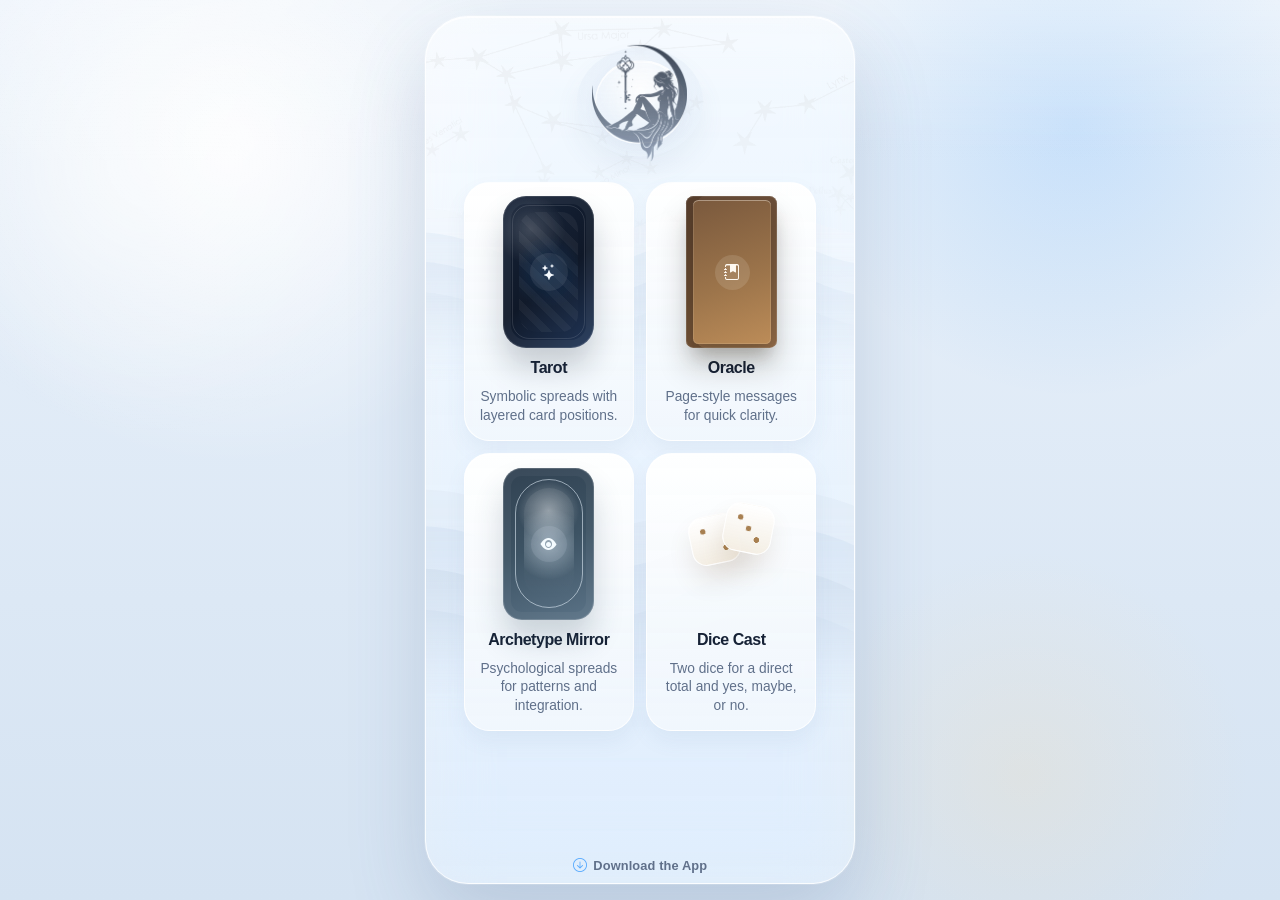
==== index.html @ 4f04a548 "feat: add optional ai interpretation step" ====
<!DOCTYPE html>
<html lang="en">
  <head>
    <meta charset="UTF-8" />
    <meta name="viewport" content="width=device-width, initial-scale=1.0, viewport-fit=cover" />
    <meta name="theme-color" content="#eef4fb" />
    <meta name="application-name" content="Divine Chamber" />
    <meta name="apple-mobile-web-app-capable" content="yes" />
    <meta name="apple-mobile-web-app-status-bar-style" content="default" />
    <meta name="apple-mobile-web-app-title" content="Divine Chamber" />
    <meta name="mobile-web-app-capable" content="yes" />
    <title>Divine Chamber | Tarot, Oracle, Archetype Mirror, and Dice</title>
    <meta
      name="description"
      content="Choose tarot, oracle, archetype mirror, or dice, then reveal a guided experience inside a simple app-style interface."
    />
    <link
      href="https://cdn.jsdelivr.net/npm/bootstrap@5.3.3/dist/css/bootstrap.min.css"
      rel="stylesheet"
    />
    <link
      href="https://cdn.jsdelivr.net/npm/bootstrap-icons@1.11.3/font/bootstrap-icons.min.css"
      rel="stylesheet"
    />
    <link rel="manifest" href="manifest.webmanifest" />
    <link rel="apple-touch-icon" href="img/apple-touch-icon.png" />
    <link rel="stylesheet" href="styles.css" />
  </head>
  <body>
    <div class="app-shell app-shell--browser">
      <div class="container app-shell__container app-shell__container--browser">
        <div class="app-frame app-frame--browser">
          <div class="app-ambient-waves" aria-hidden="true">
            <span class="app-ambient-waves__band app-ambient-waves__band--upper"></span>
            <span class="app-ambient-waves__band app-ambient-waves__band--lower"></span>
          </div>
          <main class="app-main app-main--browser">
            <div class="app-main__inner">
              <div class="app-topbar">
                <a class="brand-mark text-decoration-none" href="#">
                  <span class="brand-mark__icon" aria-hidden="true"><span class="brand-mark__logo"></span></span>
                  <span class="brand-mark__label">Divine Chamber</span>
                </a>
                <div class="mode-switch" role="group" aria-label="Reading mode">
                  <button
                    type="button"
                    class="mode-switch__option is-active"
                    data-app-mode="tarot"
                    aria-pressed="true"
                  >
                    <i class="bi bi-stars"></i>
                    <span>Tarot</span>
                  </button>
                  <button
                    type="button"
                    class="mode-switch__option"
                    data-app-mode="oracle"
                    aria-pressed="false"
                  >
                    <i class="bi bi-journal-bookmark"></i>
                    <span>Oracle</span>
                  </button>
                  <button
                    type="button"
                    class="mode-switch__option"
                    data-app-mode="archetype"
                    aria-pressed="false"
                  >
                    <i class="bi bi-eye"></i>
                    <span>Mirror</span>
                  </button>
                  <button
                    type="button"
                    class="mode-switch__option"
                    data-app-mode="dice"
                    aria-pressed="false"
                  >
                    <i class="bi bi-dice-5"></i>
                    <span>Dice</span>
                  </button>
                </div>
              </div>

              <section id="setupView" class="experience-screen">
                <div class="setup-stage">
                  <div class="setup-stage__card-zone">
                    <div id="modeChoiceGrid" class="mode-choice-grid" hidden>
                      <div class="mode-choice-logo" aria-hidden="true">
                        <span class="mode-choice-logo__halo"></span>
                        <span class="mode-choice-logo__mark"></span>
                      </div>

                      <button
                        type="button"
                        class="mode-choice"
                        data-select-mode="tarot"
                        aria-label="Choose Tarot mode"
                      >
                        <span class="mode-choice__artifact mode-choice__artifact--tarot" aria-hidden="true">
                          <span class="mode-choice__glyph"><i class="bi bi-stars"></i></span>
                        </span>
                        <span class="mode-choice__title">Tarot</span>
                        <span class="mode-choice__text">Symbolic spreads with layered card positions.</span>
                      </button>

                      <button
                        type="button"
                        class="mode-choice"
                        data-select-mode="oracle"
                        aria-label="Choose Oracle mode"
                      >
                        <span class="mode-choice__artifact mode-choice__artifact--oracle" aria-hidden="true">
                          <span class="mode-choice__glyph"><i class="bi bi-journal-bookmark-fill"></i></span>
                        </span>
                        <span class="mode-choice__title">Oracle</span>
                        <span class="mode-choice__text">Page-style messages for quick clarity.</span>
                      </button>

                      <button
                        type="button"
                        class="mode-choice"
                        data-select-mode="archetype"
                        aria-label="Choose Archetype Mirror mode"
                      >
                        <span class="mode-choice__artifact mode-choice__artifact--archetype" aria-hidden="true">
                          <span class="mode-choice__glyph"><i class="bi bi-eye-fill"></i></span>
                        </span>
                        <span class="mode-choice__title">Archetype Mirror</span>
                        <span class="mode-choice__text">Psychological spreads for patterns and integration.</span>
                      </button>

                      <button
                        type="button"
                        class="mode-choice"
                        data-select-mode="dice"
                        aria-label="Choose Dice Cast mode"
                      >
                        <span class="mode-choice__artifact mode-choice__artifact--dice" aria-hidden="true">
                          <span class="mode-choice__die mode-choice__die--one"></span>
                          <span class="mode-choice__die mode-choice__die--two"></span>
                        </span>
                        <span class="mode-choice__title">Dice Cast</span>
                        <span class="mode-choice__text">Two dice for a direct total and yes, maybe, or no.</span>
                      </button>
                    </div>

                    <div class="setup-stage__halo"></div>
                    <div id="mysteryCardButton" class="mystery-card" aria-hidden="true">
                      <span class="mystery-card__inner">
                        <span class="mystery-card__crest"><i class="bi bi-stars"></i></span>
                        <span class="mystery-card__name">The deck is hidden</span>
                        <span class="mystery-card__prompt">Tap to begin</span>
                      </span>
                    </div>
                    <button id="installAppButton" class="install-app-cta" type="button" hidden>
                      <i class="bi bi-arrow-down-circle" aria-hidden="true"></i>
                      <span>Download the App</span>
                    </button>
                  </div>

                  <div class="stage-panel">
                    <div id="setupStepLabel" class="stage-step">Step 1</div>
                    <h1 id="setupTitle" class="stage-title">Choose your lens.</h1>
                    <p id="setupBody" class="stage-body">
                      Tarot reads symbols. Oracle offers concise page-like guidance. Archetype Mirror
                      reflects inner patterns and integration.
                    </p>

                    <div id="spreadChoicePanel" class="stage-section" hidden>
                      <div id="choiceSectionLabel" class="stage-section__label">Choose the reading type</div>
                      <div id="spreadPicker" class="spread-list"></div>
                    </div>

                    <div id="focusPanel" class="stage-section" hidden>
                      <div class="focus-timer">
                        <div id="focusRing" class="focus-timer__ring">
                          <span id="focusTimerValue" class="focus-timer__value">10</span>
                        </div>
                        <div class="focus-timer__copy">
                          <div class="stage-section__label">Hold the question in your mind</div>
                          <h2 id="focusSpreadName" class="focus-timer__title"></h2>
                          <p id="focusCountdownText" class="focus-timer__body mb-0">
                            Ten seconds of quiet focus before the spread reveals itself.
                          </p>
                        </div>
                      </div>
                    </div>

                    <div id="actionPanel" class="stage-section" hidden>
                      <div class="reflection-intro">
                        <div class="reflection-intro__copy">
                          <div class="stage-section__label">Archetype Mirror</div>
                          <h2 id="actionSpreadName" class="focus-timer__title"></h2>
                          <p id="actionSpreadBody" class="focus-timer__body mb-0"></p>
                        </div>
                        <button
                          id="generateMirrorButton"
                          class="btn btn-ios btn-ios--secondary"
                          type="button"
                        >
                          Generate the mirror
                        </button>
                      </div>
                    </div>

                    <div id="questionPanel" class="stage-section" hidden>
                      <div class="question-gate">
                        <div class="question-gate__copy">
                          <div id="questionPanelLabel" class="stage-section__label">Optional question</div>
                          <h2 id="questionPanelTitle" class="focus-timer__title">Ask about this reading.</h2>
                          <p id="questionPanelBody" class="focus-timer__body mb-0">
                            Add a question for an AI interpretation, or skip and open the reading as it stands.
                          </p>
                        </div>

                        <label class="question-gate__field" for="aiQuestionInput">
                          <span class="question-gate__label">Your question</span>
                          <textarea
                            id="aiQuestionInput"
                            class="question-gate__input"
                            rows="4"
                            maxlength="360"
                            placeholder="What should I understand about this reading?"
                          ></textarea>
                        </label>

                        <p id="questionPanelStatus" class="question-gate__status mb-0" hidden></p>

                        <div class="question-gate__actions">
                          <button
                            id="askAiButton"
                            class="btn btn-ios btn-ios--secondary"
                            type="button"
                            disabled
                          >
                            Ask AI
                          </button>
                          <button id="skipQuestionButton" class="btn btn-ios btn-ios--ghost" type="button">
                            Skip
                          </button>
                        </div>
                      </div>
                    </div>

                    <p id="setupFootnote" class="stage-footnote mb-0">Choose one to begin.</p>
                  </div>
                </div>
              </section>

              <section id="readingView" class="experience-screen" hidden>
                <div class="reading-stage">
                  <div class="reading-stage__top">
                    <div>
                      <div class="view-kicker">Reading revealed</div>
                      <h1 id="readingTitle" class="view-title"></h1>
                    </div>
                    <div class="reading-stage__top-actions">
                      <button
                        id="redrawTopButton"
                        class="icon-button"
                        type="button"
                        aria-label="Open a new oracle reading"
                        hidden
                      >
                        <i class="bi bi-arrow-repeat"></i>
                      </button>
                      <button
                        id="resetButton"
                        class="icon-button"
                        type="button"
                        aria-label="Start a new ritual"
                      >
                        <i class="bi bi-x-lg"></i>
                      </button>
                    </div>
                  </div>

                  <div class="reading-stage__board">
                    <div id="readingBoard" class="reading-board"></div>
                  </div>

                  <div id="readingSheet" class="reading-sheet">
                    <button
                      id="sheetToggle"
                      class="reading-sheet__handle"
                      type="button"
                      aria-expanded="false"
                    >
                      <span class="reading-sheet__grabber"></span>
                      <span id="sheetToggleLabel">Read below</span>
                      <i class="bi bi-chevron-down"></i>
                    </button>

                    <div class="reading-sheet__inner">
                      <div class="reading-sheet__header">
                        <div>
                          <div id="readingSurfaceKicker" class="surface-kicker">Interpretation</div>
                          <h2 id="readingHeadline" class="surface-title"></h2>
                          <p id="readingSummary" class="reading-sheet__summary mb-0"></p>
                          <p id="readingGuideText" class="reading-sheet__guide mb-0"></p>
                        </div>
                        <span id="readingMeta" class="rail-chip"></span>
                      </div>

                      <div class="reading-sheet__actions">
                        <button id="redrawButton" class="btn btn-ios btn-ios--secondary" type="button">
                          Draw again
                        </button>
                        <button id="backButton" class="btn btn-ios btn-ios--ghost" type="button">
                          New ritual
                        </button>
                      </div>

                      <div id="cardsAccordion" class="accordion reading-accordion"></div>

                      <div id="readingTakeaways" class="takeaways-card"></div>

                      <div id="aiInterpretationPanel" class="ai-interpretation" hidden>
                        <div class="surface-kicker">AI Interpretation</div>
                        <h2 id="aiInterpretationTitle" class="takeaways-title">Question Response</h2>
                        <p id="aiInterpretationQuestion" class="ai-interpretation__question mb-0"></p>
                        <div id="aiInterpretationBody" class="ai-interpretation__body"></div>
                      </div>
                    </div>
                  </div>
                </div>
              </section>
            </div>
          </main>
        </div>
      </div>
    </div>

    <div
      class="modal fade install-modal"
      id="installModal"
      tabindex="-1"
      aria-labelledby="installModalTitle"
      aria-hidden="true"
    >
      <div class="modal-dialog modal-dialog-centered">
        <div class="modal-content install-modal__content">
          <div class="modal-body install-modal__body">
            <div class="install-modal__kicker">Download the App</div>
            <h2 id="installModalTitle" class="install-modal__title">Add Divine Chamber</h2>
            <p id="installModalBody" class="install-modal__text mb-0"></p>
            <ol id="installModalSteps" class="install-modal__steps mb-0"></ol>
            <div class="install-modal__actions">
              <button type="button" class="btn btn-ios btn-ios--secondary" data-bs-dismiss="modal">
                Close
              </button>
            </div>
          </div>
        </div>
      </div>
    </div>

    <script src="https://cdn.jsdelivr.net/npm/bootstrap@5.3.3/dist/js/bootstrap.bundle.min.js"></script>
    <script src="vendor/browser-sibyl.js" defer></script>
    <script src="tarot-art.js" defer></script>
    <script src="oracle-phrases.js" defer></script>
    <script src="archetype-mirror-data.js" defer></script>
    <script src="app.js" defer></script>
  </body>
</html>
---- styles.css ----
:root {
  --bg-top: #eaf2fb;
  --bg-bottom: #d5e3f2;
  --surface: rgba(255, 255, 255, 0.88);
  --surface-soft: rgba(246, 250, 255, 0.92);
  --surface-accent: rgba(230, 240, 255, 0.92);
  --surface-deep: rgba(18, 28, 45, 0.92);
  --text: #162236;
  --text-soft: #60708a;
  --text-muted: #8391a6;
  --accent: #0a84ff;
  --accent-strong: #0068d6;
  --accent-soft: rgba(10, 132, 255, 0.1);
  --line: rgba(22, 34, 54, 0.08);
  --line-strong: rgba(22, 34, 54, 0.14);
  --shadow-lg: 0 34px 80px rgba(70, 95, 133, 0.2);
  --shadow-md: 0 18px 34px rgba(83, 109, 145, 0.12);
  --shadow-sm: 0 10px 20px rgba(86, 112, 149, 0.08);
  --ui-font:
    -apple-system, BlinkMacSystemFont, "SF Pro Display", "SF Pro Text", "Segoe UI", sans-serif;
}

*,
*::before,
*::after {
  box-sizing: border-box;
}

html {
  color-scheme: light;
}

body {
  margin: 0;
  font-family: var(--ui-font);
  color: var(--text);
  background:
    radial-gradient(circle at 18% 16%, rgba(255, 255, 255, 0.9), transparent 20rem),
    radial-gradient(circle at 84% 14%, rgba(10, 132, 255, 0.14), transparent 17rem),
    radial-gradient(circle at 80% 86%, rgba(255, 213, 145, 0.16), transparent 14rem),
    linear-gradient(180deg, var(--bg-top) 0%, var(--bg-bottom) 100%);
}

body::before {
  content: "";
  position: fixed;
  inset: 0;
  pointer-events: none;
  background:
    linear-gradient(180deg, rgba(255, 255, 255, 0.2), transparent 18%),
    radial-gradient(circle at 12% 18%, rgba(255, 255, 255, 0.3), transparent 20%);
}

body::after {
  content: none;
}

.app-shell {
  min-height: 100vh;
  min-height: 100dvh;
  padding: 1rem 0;
}

.app-shell__container {
  display: flex;
  justify-content: center;
  align-items: center;
  min-height: calc(100vh - 2rem);
  min-height: calc(100dvh - 2rem);
  padding-left: 1rem;
  padding-right: 1rem;
}

.app-frame {
  position: relative;
  isolation: isolate;
  width: min(100%, 430px);
  height: min(880px, calc(100vh - 2rem));
  border-radius: 2.7rem;
  overflow: hidden;
  border: 1px solid rgba(255, 255, 255, 0.76);
  background:
    linear-gradient(180deg, rgba(255, 255, 255, 0.44), rgba(240, 246, 253, 0.34)),
    rgba(255, 255, 255, 0.16);
  box-shadow:
    inset 0 1px 0 rgba(255, 255, 255, 0.72),
    0 0 0 1px rgba(255, 255, 255, 0.16),
    var(--shadow-lg);
  backdrop-filter: blur(30px) saturate(165%);
}

.app-frame::after {
  content: "";
  position: absolute;
  left: -14%;
  top: 0;
  width: 128%;
  height: 31%;
  z-index: 0;
  pointer-events: none;
  opacity: 0.24;
  background-image:
    linear-gradient(180deg, rgba(255, 255, 255, 0.22), rgba(255, 255, 255, 0)),
    url("img/starmap.png");
  background-repeat: no-repeat, repeat-x;
  background-position: center top, 0 0;
  background-size: 100% 100%, auto 207%;
  mix-blend-mode: screen;
  mask-image: linear-gradient(180deg, rgba(0, 0, 0, 0.84) 0%, rgba(0, 0, 0, 0.72) 34%, rgba(0, 0, 0, 0.24) 76%, transparent 100%);
  -webkit-mask-image: linear-gradient(180deg, rgba(0, 0, 0, 0.84) 0%, rgba(0, 0, 0, 0.72) 34%, rgba(0, 0, 0, 0.24) 76%, transparent 100%);
  animation: ambient-starmap-left 220s linear infinite;
}

.app-ambient-waves {
  position: absolute;
  inset: 0;
  z-index: 1;
  pointer-events: none;
  overflow: hidden;
}

.app-ambient-waves__band {
  position: absolute;
  left: -22%;
  width: 144%;
  pointer-events: none;
  background-repeat: repeat-x;
  background-position: 0 0;
  mix-blend-mode: normal;
}

.app-ambient-waves__band--upper {
  top: 18%;
  height: 13rem;
  opacity: 0.88;
  background-image:
    linear-gradient(
      180deg,
      rgba(236, 244, 252, 0) 0%,
      rgba(236, 244, 252, 0) 44%,
      rgba(233, 241, 250, 0.14) 60%,
      rgba(227, 237, 248, 0.42) 76%,
      rgba(220, 232, 245, 0.82) 92%,
      rgba(215, 228, 242, 0.98) 100%
    ),
    url("data:image/svg+xml,%3Csvg xmlns='http://www.w3.org/2000/svg' viewBox='0 0 880 260'%3E%3Cpath d='M0 54C73 28 147 28 220 54S367 80 440 54S587 28 660 54S807 80 880 54V260H0Z' fill='%23f1f7fd' fill-opacity='0.92'/%3E%3Cpath d='M0 92C73 60 147 60 220 92S367 124 440 92S587 60 660 92S807 124 880 92V260H0Z' fill='%23e1ecf8' fill-opacity='0.84'/%3E%3Cpath d='M0 134C73 100 147 100 220 134S367 168 440 134S587 100 660 134S807 168 880 134V260H0Z' fill='%23cfdeef' fill-opacity='0.74'/%3E%3Cpath d='M0 176C73 142 147 142 220 176S367 210 440 176S587 142 660 176S807 210 880 176V260H0Z' fill='%23bed1e5' fill-opacity='0.62'/%3E%3C/svg%3E");
  background-repeat: no-repeat, repeat-x;
  background-position: center top, 0 0;
  background-size: 100% 100%, 40rem 100%;
  mask-image: linear-gradient(180deg, rgba(0, 0, 0, 0.84) 0%, rgba(0, 0, 0, 0.78) 28%, rgba(0, 0, 0, 0.58) 52%, rgba(0, 0, 0, 0.28) 78%, transparent 100%);
  -webkit-mask-image: linear-gradient(180deg, rgba(0, 0, 0, 0.84) 0%, rgba(0, 0, 0, 0.78) 28%, rgba(0, 0, 0, 0.58) 52%, rgba(0, 0, 0, 0.28) 78%, transparent 100%);
  animation: ambient-wave-right 120s linear infinite;
}

.app-ambient-waves__band--lower {
  top: 49%;
  height: 17rem;
  opacity: 0.82;
  background-image:
    linear-gradient(
      180deg,
      rgba(228, 238, 249, 0) 0%,
      rgba(228, 238, 249, 0) 42%,
      rgba(224, 235, 247, 0.16) 58%,
      rgba(218, 230, 244, 0.44) 74%,
      rgba(212, 225, 241, 0.84) 90%,
      rgba(208, 223, 240, 0.99) 100%
    ),
    url("data:image/svg+xml,%3Csvg xmlns='http://www.w3.org/2000/svg' viewBox='0 0 920 320'%3E%3Cpath d='M0 70C77 38 153 38 230 70S383 102 460 70S613 38 690 70S843 102 920 70V320H0Z' fill='%23e0ebf6' fill-opacity='0.86'/%3E%3Cpath d='M0 122C77 84 153 84 230 122S383 160 460 122S613 84 690 122S843 160 920 122V320H0Z' fill='%23d0dff0' fill-opacity='0.8'/%3E%3Cpath d='M0 182C77 138 153 138 230 182S383 226 460 182S613 138 690 182S843 226 920 182V320H0Z' fill='%23becfe3' fill-opacity='0.76'/%3E%3Cpath d='M0 236C77 192 153 192 230 236S383 280 460 236S613 192 690 236S843 280 920 236V320H0Z' fill='%23a9bfd7' fill-opacity='0.68'/%3E%3C/svg%3E");
  background-repeat: no-repeat, repeat-x;
  background-position: center top, 0 0;
  background-size: 100% 100%, 44rem 100%;
  mask-image: linear-gradient(180deg, rgba(0, 0, 0, 0.88) 0%, rgba(0, 0, 0, 0.8) 30%, rgba(0, 0, 0, 0.6) 54%, rgba(0, 0, 0, 0.28) 80%, transparent 100%);
  -webkit-mask-image: linear-gradient(180deg, rgba(0, 0, 0, 0.88) 0%, rgba(0, 0, 0, 0.8) 30%, rgba(0, 0, 0, 0.6) 54%, rgba(0, 0, 0, 0.28) 80%, transparent 100%);
  animation: ambient-wave-left 136s linear infinite;
}

.app-frame::before {
  content: "";
  position: absolute;
  left: 50%;
  top: 0.7rem;
  width: 8rem;
  height: 1.8rem;
  transform: translateX(-50%);
  border-radius: 999px;
  background: rgba(17, 23, 33, 0.94);
  box-shadow:
    inset 0 1px 0 rgba(255, 255, 255, 0.08),
    0 3px 8px rgba(17, 23, 33, 0.14);
  z-index: 4;
  pointer-events: none;
}

.app-frame--browser::before {
  display: none;
}

.device-statusbar {
  position: absolute;
  inset: 0 auto auto 0;
  width: 100%;
  display: flex;
  justify-content: space-between;
  align-items: center;
  padding: 0.95rem 1.4rem 0.35rem;
  z-index: 5;
  font-size: 0.78rem;
  font-weight: 700;
  color: var(--text);
  pointer-events: none;
}

.device-statusbar,
.app-main {
  position: relative;
  z-index: 2;
}

.device-statusbar__icons {
  display: inline-flex;
  align-items: center;
  gap: 0.45rem;
  font-size: 0.82rem;
}

.app-main {
  height: 100%;
  overflow: hidden;
  padding: calc(3.25rem + env(safe-area-inset-top, 0px)) 1rem
    calc(1rem + env(safe-area-inset-bottom, 0px));
}

.app-main.is-reading {
  padding-bottom: 0;
}

.app-main.is-reading.is-reading-scrollable {
  overflow-y: auto;
  overscroll-behavior: contain;
  padding-bottom: calc(1rem + env(safe-area-inset-bottom, 0px));
}

.app-main--browser {
  padding-top: calc(1rem + env(safe-area-inset-top, 0px));
}

.app-main__inner {
  height: 100%;
  display: grid;
  grid-template-rows: auto minmax(0, 1fr);
  gap: 0.9rem;
}

.app-topbar {
  display: flex;
  justify-content: space-between;
  align-items: center;
  gap: 0.75rem;
}

.app-shell--browser .app-topbar {
  padding-top: 0.1rem;
}

.app-main.is-mode-select .app-topbar {
  display: none;
}

.app-main:not(.is-mode-select) .brand-mark__label {
  display: none;
}

.app-main:not(.is-mode-select) .brand-mark {
  gap: 0;
}

.mode-switch {
  display: inline-grid;
  grid-template-columns: repeat(4, minmax(0, 1fr));
  gap: 0.25rem;
  padding: 0.28rem;
  min-width: 18rem;
  border-radius: 999px;
  background: rgba(255, 255, 255, 0.7);
  border: 1px solid rgba(255, 255, 255, 0.78);
  box-shadow:
    inset 0 1px 0 rgba(255, 255, 255, 0.92),
    var(--shadow-sm);
}

.mode-switch__option {
  appearance: none;
  border: 0;
  border-radius: 999px;
  padding: 0.58rem 0.74rem;
  cursor: pointer;
  display: inline-flex;
  align-items: center;
  justify-content: center;
  gap: 0.42rem;
  background: transparent;
  color: var(--text-soft);
  font: inherit;
  font-size: 0.82rem;
  font-weight: 700;
  transition:
    background 180ms ease,
    color 180ms ease,
    box-shadow 180ms ease,
    transform 180ms ease;
}

.mode-switch__option:hover,
.mode-switch__option:focus {
  color: var(--text);
  transform: translateY(-1px);
}

.mode-switch__option.is-active {
  background: rgba(255, 255, 255, 0.98);
  color: var(--accent-strong);
  box-shadow:
    inset 0 1px 0 rgba(255, 255, 255, 0.98),
    0 8px 16px rgba(72, 102, 148, 0.1);
}

.app-shell[data-mode="oracle"] .mode-switch__option.is-active {
  color: #9f6534;
}

.app-shell[data-mode="archetype"] .mode-switch__option.is-active {
  color: #5b7185;
}

.app-shell[data-mode="dice"] .mode-switch__option.is-active {
  color: #8e6339;
}

.brand-mark {
  display: inline-flex;
  align-items: center;
  gap: 0.48rem;
  color: var(--text);
  font-size: 1rem;
  font-weight: 700;
  letter-spacing: -0.03em;
}

.brand-mark__icon {
  display: inline-flex;
  align-items: center;
  justify-content: center;
  width: 2.41rem;
  height: 2.92rem;
  flex: 0 0 auto;
}

.brand-mark__logo {
  width: 100%;
  height: 100%;
  background:
    linear-gradient(180deg, rgba(28, 42, 64, 0.9), rgba(104, 125, 158, 0.72));
  -webkit-mask-image: url("img/key.png");
  mask-image: url("img/key.png");
  -webkit-mask-repeat: no-repeat;
  mask-repeat: no-repeat;
  -webkit-mask-position: center;
  mask-position: center;
  -webkit-mask-size: contain;
  mask-size: contain;
  filter: drop-shadow(0 3px 6px rgba(83, 109, 145, 0.1));
  opacity: 0.96;
}

.experience-screen {
  min-height: 0;
}

.setup-stage,
.reading-stage {
  height: 100%;
}

.setup-stage {
  display: grid;
  grid-template-rows: minmax(13rem, 1fr) auto;
  gap: 1rem;
  min-height: 0;
}

.setup-stage--mode .setup-stage__halo {
  display: none;
}

.setup-stage--mode .stage-panel {
  display: none;
}

.setup-stage--mode .setup-stage__card-zone {
  position: static;
  padding-bottom: 0;
}

.setup-stage__card-zone {
  position: relative;
  display: flex;
  align-items: center;
  justify-content: center;
  min-height: 0;
}

.mode-choice-grid {
  position: relative;
  z-index: 1;
  width: min(100%, 22rem);
  display: grid;
  grid-template-columns: repeat(2, minmax(0, 1fr));
  gap: 0.8rem;
  align-content: start;
}

.mode-choice-logo {
  grid-column: 1 / -1;
  position: relative;
  width: min(100%, 9.05rem);
  margin-inline: auto;
  margin-bottom: 1.04rem;
  height: 7.45rem;
  display: grid;
  place-items: center;
  transform: translateY(0.66rem);
}

.mode-choice-logo__halo,
.mode-choice-logo__mark {
  position: absolute;
  inset: 0;
}

.mode-choice-logo__halo::before,
.mode-choice-logo__halo::after {
  content: "";
  position: absolute;
}

.mode-choice-logo__halo::before {
  inset: 0.26rem 0.56rem 0.4rem;
  border-radius: 50%;
  background:
    radial-gradient(circle at 50% 40%, rgba(255, 255, 255, 0.98), rgba(232, 240, 250, 0.82) 42%, rgba(198, 214, 233, 0.18) 68%, transparent 100%);
  box-shadow: 0 14px 24px rgba(86, 112, 149, 0.08);
}

.mode-choice-logo__halo::after {
  inset: 1.06rem 1.72rem 1.2rem;
  border-radius: 999px;
  border: 1px solid rgba(255, 255, 255, 0.72);
  background:
    linear-gradient(180deg, rgba(255, 255, 255, 0.42), rgba(226, 236, 248, 0.18));
  box-shadow:
    inset 0 1px 0 rgba(255, 255, 255, 0.84),
    0 6px 14px rgba(88, 110, 146, 0.06);
}

.mode-choice-logo__mark {
  inset: 0.08rem 0;
  background:
    linear-gradient(180deg, rgba(20, 31, 48, 0.86), rgba(84, 103, 132, 0.56));
  -webkit-mask-image: url("img/logo.png");
  mask-image: url("img/logo.png");
  -webkit-mask-repeat: no-repeat;
  mask-repeat: no-repeat;
  -webkit-mask-position: center;
  mask-position: center;
  -webkit-mask-size: contain;
  mask-size: contain;
  filter: drop-shadow(0 10px 16px rgba(67, 88, 122, 0.08));
  opacity: 0.96;
}

.install-app-cta {
  position: absolute;
  left: 50%;
  bottom: 5px;
  z-index: 2;
  transform: translateX(-50%);
  appearance: none;
  display: inline-flex;
  align-items: center;
  gap: 0.4rem;
  border: 0;
  border-radius: 0;
  padding: 0.12rem 0.1rem;
  background: transparent;
  box-shadow: none;
  backdrop-filter: none;
  color: var(--text-soft);
  font: inherit;
  font-size: 0.8rem;
  font-weight: 680;
  letter-spacing: 0.01em;
  white-space: nowrap;
  transition:
    color 180ms ease,
    transform 180ms ease,
    opacity 180ms ease;
}

.app-main.is-mode-select .install-app-cta {
  bottom: 5px;
}

.install-app-cta i {
  font-size: 0.88rem;
  color: rgba(10, 132, 255, 0.64);
}

.install-app-cta:hover,
.install-app-cta:focus {
  color: var(--accent-strong);
  transform: translateX(-50%) translateY(-1px);
  opacity: 1;
}

.install-modal .modal-dialog {
  width: min(calc(100vw - 2.25rem), 22rem);
  max-width: none;
  margin-left: auto;
  margin-right: auto;
  padding: 0;
}

.install-modal__content {
  border: 1px solid rgba(255, 255, 255, 0.78);
  border-radius: 1.55rem;
  background:
    linear-gradient(180deg, rgba(255, 255, 255, 0.96), rgba(241, 247, 253, 0.94));
  box-shadow:
    inset 0 1px 0 rgba(255, 255, 255, 0.98),
    var(--shadow-lg);
}

.install-modal__body {
  display: grid;
  gap: 0.82rem;
  padding: 1.15rem 1.1rem 1.08rem;
}

.install-modal__kicker {
  font-size: 0.72rem;
  font-weight: 700;
  letter-spacing: 0.08em;
  text-transform: uppercase;
  color: var(--text-muted);
}

.install-modal__title {
  margin: 0;
  font-size: 1.34rem;
  font-weight: 760;
  letter-spacing: -0.03em;
  color: var(--text);
}

.install-modal__text {
  font-size: 0.95rem;
  line-height: 1.5;
  color: var(--text-soft);
}

.install-modal__steps {
  display: grid;
  gap: 0.48rem;
  padding-left: 1.2rem;
  color: var(--text);
  font-size: 0.93rem;
  line-height: 1.42;
}

.install-modal__steps[hidden] {
  display: none;
}

.install-modal__actions {
  display: flex;
  justify-content: center;
}

.install-modal__actions .btn-ios {
  min-width: 7.4rem;
}

.mode-choice {
  appearance: none;
  min-height: 11.15rem;
  padding: 0.84rem 0.66rem 0.9rem;
  border-radius: 1.6rem;
  border: 1px solid rgba(255, 255, 255, 0.78);
  background:
    linear-gradient(180deg, rgba(255, 255, 255, 0.94), rgba(241, 247, 253, 0.9));
  box-shadow:
    inset 0 1px 0 rgba(255, 255, 255, 0.96),
    var(--shadow-sm);
  color: var(--text);
  display: grid;
  align-content: start;
  justify-items: center;
  gap: 0.7rem;
  text-align: center;
  cursor: pointer;
  transition:
    transform 180ms ease,
    border-color 180ms ease,
    box-shadow 180ms ease,
    background 180ms ease;
}

.mode-choice:hover,
.mode-choice:focus {
  transform: translateY(-2px);
  border-color: rgba(10, 132, 255, 0.18);
  background:
    linear-gradient(180deg, rgba(255, 255, 255, 0.98), rgba(236, 244, 253, 0.94));
  box-shadow:
    inset 0 1px 0 rgba(255, 255, 255, 0.98),
    0 14px 24px rgba(86, 112, 149, 0.12);
}

.mode-choice--wide {
  grid-column: 1 / -1;
  min-height: 9.4rem;
  grid-template-columns: auto minmax(0, 1fr);
  grid-template-areas:
    "artifact title"
    "artifact text";
  align-items: center;
  justify-items: start;
  text-align: left;
  column-gap: 0.95rem;
}

.mode-choice__artifact {
  position: relative;
  width: 5.7rem;
  aspect-ratio: 190 / 317;
  display: block;
}

.mode-choice--wide .mode-choice__artifact {
  grid-area: artifact;
}

.mode-choice--wide .mode-choice__title {
  grid-area: title;
}

.mode-choice--wide .mode-choice__text {
  grid-area: text;
}

.mode-choice__artifact--tarot {
  border-radius: 1.45rem;
  transform-style: preserve-3d;
  background:
    radial-gradient(circle at 30% 22%, rgba(255, 255, 255, 0.18), transparent 26%),
    linear-gradient(140deg, #162338 0%, #0f1828 55%, #223759 100%);
  box-shadow:
    inset 0 0 0 1px rgba(255, 255, 255, 0.12),
    inset 0 0 0 8px rgba(255, 255, 255, 0.05),
    0 20px 30px rgba(16, 24, 38, 0.2);
  animation: intro-tarot-spin 4.6s cubic-bezier(0.42, 0.05, 0.23, 0.99) infinite;
}

.mode-choice__artifact--tarot::before,
.mode-choice__artifact--tarot::after {
  content: "";
  position: absolute;
  border-radius: 1.08rem;
}

.mode-choice__artifact--tarot::before {
  inset: 0.58rem;
  border: 1px solid rgba(255, 255, 255, 0.12);
}

.mode-choice__artifact--tarot::after {
  inset: 1rem;
  background:
    radial-gradient(circle at center, rgba(10, 132, 255, 0.14), transparent 55%),
    repeating-linear-gradient(
      45deg,
      rgba(255, 255, 255, 0.05) 0 8px,
      rgba(255, 255, 255, 0.01) 8px 16px
    );
}

.mode-choice__artifact--oracle {
  overflow: visible;
  border-radius: 0.46rem;
  background: linear-gradient(160deg, #5b402d 0%, #735235 56%, #8d6540 100%);
  box-shadow:
    inset 0 0 0 1px rgba(255, 255, 255, 0.12),
    inset 0.72rem 0 0 rgba(59, 40, 23, 0.32),
    inset 0 0 0 8px rgba(255, 255, 255, 0.04),
    0 20px 30px rgba(35, 26, 14, 0.2);
  animation: oracle-book-breath 2.1s ease-in-out infinite;
}

.mode-choice__artifact--oracle::before {
  content: "";
  position: absolute;
  inset: 0.56rem 0.62rem 0.56rem 1.18rem;
  border-radius: 0.28rem;
  background:
    linear-gradient(
      90deg,
      rgba(219, 198, 168, 0.66) 0%,
      rgba(255, 249, 241, 0.98) 16%,
      rgba(243, 231, 210, 0.96) 100%
    );
  box-shadow:
    inset -0.55rem 0 0 rgba(214, 193, 164, 0.55),
    0 10px 16px rgba(73, 55, 31, 0.1);
}

.mode-choice__artifact--oracle::after {
  content: "";
  position: absolute;
  inset: 0.8rem 0.74rem 0.8rem 1.42rem;
  z-index: 1;
  border-radius: 0.18rem;
  background:
    linear-gradient(90deg, rgba(228, 214, 191, 0.9), rgba(255, 252, 246, 0.56)),
    repeating-linear-gradient(
      90deg,
      rgba(171, 137, 95, 0.1) 0 2px,
      rgba(255, 255, 255, 0) 2px 7px
    );
  opacity: 0.8;
  transform-origin: left center;
  animation: oracle-pages-fan 1.7s ease-in-out infinite;
}

.mode-choice__glyph {
  position: absolute;
  inset: 0;
  z-index: 2;
  display: grid;
  place-items: center;
}

.mode-choice__artifact--tarot .mode-choice__glyph {
  color: #f7fbff;
}

.mode-choice__artifact--tarot .mode-choice__glyph i {
  display: inline-flex;
  align-items: center;
  justify-content: center;
  width: 2.35rem;
  height: 2.35rem;
  border-radius: 999px;
  background: rgba(255, 255, 255, 0.08);
}

.mode-choice__artifact--oracle .mode-choice__glyph {
  inset: 0.26rem 0.34rem 0.26rem 0.48rem;
  border-radius: 0.34rem;
  color: #fffaf2;
  background: linear-gradient(160deg, #7a593d 0%, #9d754b 58%, #bc8c58 100%);
  box-shadow:
    inset 0 1px 0 rgba(255, 249, 241, 0.3),
    inset 0 0 0 1px rgba(255, 240, 216, 0.12),
    0 12px 18px rgba(47, 33, 16, 0.18);
  transform-origin: left center;
  backface-visibility: hidden;
  animation: oracle-cover-open 1.7s cubic-bezier(0.37, 0.05, 0.22, 0.98) infinite;
}

.mode-choice__artifact--oracle .mode-choice__glyph i {
  display: inline-flex;
  align-items: center;
  justify-content: center;
  width: 2.2rem;
  height: 2.2rem;
  border-radius: 999px;
  background: rgba(255, 248, 240, 0.12);
}

.mode-choice__artifact--archetype {
  overflow: hidden;
  isolation: isolate;
  border-radius: 1.18rem;
  background:
    radial-gradient(circle at 50% 28%, rgba(255, 255, 255, 0.42), transparent 26%),
    linear-gradient(160deg, #314252 0%, #3d5364 50%, #5b7387 100%);
  box-shadow:
    inset 0 0 0 1px rgba(255, 255, 255, 0.16),
    inset 0 0 0 8px rgba(255, 255, 255, 0.04),
    0 20px 30px rgba(41, 60, 78, 0.2);
  animation: mirror-hum 3.1s ease-in-out infinite;
}

.mode-choice__artifact--dice {
  width: 5.7rem;
  aspect-ratio: 190 / 317;
  overflow: visible;
}

.mode-choice__die {
  position: absolute;
  width: 3.08rem;
  height: 3.08rem;
  border-radius: 0.9rem;
  background:
    linear-gradient(180deg, rgba(255, 255, 255, 0.98), rgba(243, 237, 226, 0.92));
  border: 1px solid rgba(255, 255, 255, 0.88);
  box-shadow:
    inset 0 1px 0 rgba(255, 255, 255, 0.96),
    0 16px 24px rgba(125, 98, 63, 0.14);
}

.mode-choice__die::before,
.mode-choice__die::after {
  content: "";
  position: absolute;
  inset: 0;
  border-radius: inherit;
}

.mode-choice__die::before {
  background:
    radial-gradient(circle at 29% 29%, rgba(163, 121, 72, 0.95) 0 0.16rem, transparent 0.19rem),
    radial-gradient(circle at 71% 71%, rgba(163, 121, 72, 0.95) 0 0.16rem, transparent 0.19rem);
}

.mode-choice__die::after {
  background:
    radial-gradient(circle at 29% 29%, rgba(163, 121, 72, 0.95) 0 0.16rem, transparent 0.19rem),
    radial-gradient(circle at 50% 50%, rgba(163, 121, 72, 0.95) 0 0.16rem, transparent 0.19rem),
    radial-gradient(circle at 71% 71%, rgba(163, 121, 72, 0.95) 0 0.16rem, transparent 0.19rem);
  opacity: 0;
}

.mode-choice__die--one {
  left: 0.28rem;
  top: 2.94rem;
  transform: rotate(-12deg);
  animation: intro-dice-left 2.6s ease-in-out infinite;
}

.mode-choice__die--two {
  right: 0.22rem;
  top: 2.28rem;
  transform: rotate(11deg);
  animation: intro-dice-right 2.6s ease-in-out infinite 0.12s;
}

.mode-choice__die--two::before {
  opacity: 0;
}

.mode-choice__die--two::after {
  opacity: 1;
}

.mode-choice__artifact--archetype::before,
.mode-choice__artifact--archetype::after {
  content: "";
  position: absolute;
  inset: 0;
}

.mode-choice__artifact--archetype::before {
  inset: 0.72rem;
  border-radius: 999px;
  border: 1.5px solid rgba(226, 238, 248, 0.58);
}

.mode-choice__artifact--archetype::after {
  inset: 1.28rem;
  border-radius: 999px;
  background:
    radial-gradient(circle at center, rgba(217, 232, 243, 0.5), transparent 58%),
    linear-gradient(180deg, rgba(255, 255, 255, 0.08), rgba(255, 255, 255, 0));
}

.mode-choice__artifact--archetype .mode-choice__glyph {
  overflow: hidden;
  isolation: isolate;
  color: #f4fbff;
}

.mode-choice__artifact--archetype .mode-choice__glyph::before {
  content: "";
  position: absolute;
  top: 50%;
  left: 50%;
  width: 182%;
  height: 52%;
  border-radius: 999px;
  pointer-events: none;
  background:
    linear-gradient(
      180deg,
      transparent 0%,
      transparent 10%,
      rgba(247, 252, 255, 0.22) 10%,
      rgba(247, 252, 255, 0.22) 62%,
      transparent 62%,
      transparent 100%
    );
  opacity: 0;
  mix-blend-mode: screen;
}

.mode-choice__artifact--archetype .mode-choice__glyph::before {
  animation: mirror-streak-down 9.6s ease-in-out infinite;
}

.mode-choice__artifact--archetype .mode-choice__glyph::after {
  content: "";
  position: absolute;
  top: 50%;
  left: 50%;
  width: 196%;
  height: 94%;
  border-radius: 999px;
  pointer-events: none;
  background:
    linear-gradient(
      180deg,
      transparent 0%,
      transparent 18%,
      rgba(247, 252, 255, 0.11) 18%,
      rgba(247, 252, 255, 0.11) 74%,
      transparent 74%,
      transparent 100%
    );
  opacity: 0;
  mix-blend-mode: screen;
  animation: mirror-streak-cross-down 15.8s ease-in-out infinite 3.1s;
}

.mode-choice__artifact--archetype .mode-choice__glyph i {
  position: relative;
  z-index: 2;
  display: inline-flex;
  align-items: center;
  justify-content: center;
  width: 2.25rem;
  height: 2.25rem;
  border-radius: 999px;
  background: rgba(226, 238, 248, 0.12);
}

.mode-choice__title {
  font-size: 1rem;
  font-weight: 730;
  letter-spacing: -0.03em;
  line-height: 1.08;
}

.mode-choice__text {
  font-size: 0.86rem;
  line-height: 1.36;
  color: var(--text-soft);
}

.mode-choice[data-select-mode="dice"] .mode-choice__text,
.mode-choice[data-select-mode="archetype"] .mode-choice__text {
  max-width: 9rem;
}

.app-shell[data-mode="dice"] .btn-ios--secondary,
.reading-stage--dice .btn-ios--secondary {
  background: rgba(142, 99, 57, 0.12);
  border-color: rgba(142, 99, 57, 0.16);
  color: #8e6339;
}

.reading-stage--dice {
  gap: 0.65rem;
}

.reading-stage--dice .reading-stage__board {
  align-items: start;
  padding-top: clamp(1.1rem, 5.6vh, 2.3rem);
  padding-bottom: 0.15rem;
}

.reading-stage--dice .reading-board {
  width: 100%;
  max-width: 20.5rem;
  display: block;
}

.reading-board--dice-stage {
  overflow: visible;
}

.dice-cast {
  width: 100%;
  display: grid;
  justify-items: center;
  gap: 0.72rem;
}

.dice-cast__stage {
  position: relative;
  width: min(100%, 17.4rem);
  height: 11rem;
}

.dice-cast__die {
  position: absolute;
  top: 50%;
  left: 50%;
  width: 6.6rem;
  height: 6.6rem;
  transform:
    translate(calc(-50% + var(--dice-end-x)), calc(-50% + var(--dice-end-y)))
    rotate(var(--dice-end-rotate));
  animation: dice-throw-land 1.15s cubic-bezier(0.17, 0.84, 0.28, 1) both;
}

.dice-cast__die--right {
  animation-delay: 0.08s;
}

.dice-cast__face {
  position: relative;
  width: 100%;
  height: 100%;
  display: grid;
  grid-template-columns: repeat(3, 1fr);
  padding: 0.82rem;
  gap: 0.42rem;
  border-radius: 1.45rem;
  border: 1px solid rgba(255, 255, 255, 0.9);
  background:
    linear-gradient(180deg, rgba(255, 255, 255, 0.98), rgba(244, 238, 226, 0.94));
  box-shadow:
    inset 0 1px 0 rgba(255, 255, 255, 0.96),
    0 20px 34px rgba(117, 93, 61, 0.16);
}

.dice-cast__pip {
  width: 100%;
  aspect-ratio: 1 / 1;
  align-self: center;
  justify-self: center;
  border-radius: 999px;
  opacity: 0;
  transform: scale(0.65);
  background: linear-gradient(180deg, rgba(142, 99, 57, 0.98), rgba(105, 69, 39, 0.92));
  box-shadow: inset 0 1px 0 rgba(255, 255, 255, 0.24);
}

.dice-cast__pip.is-active {
  opacity: 1;
  transform: scale(1);
}

.dice-cast__result {
  width: min(100%, 17.2rem);
  display: grid;
  justify-items: center;
  grid-template-rows: auto auto auto 1fr auto;
  gap: 0.46rem;
  min-height: 13.8rem;
  padding: 0.08rem 1rem 0;
  animation: dice-result-appear 0.62s ease 0.96s both;
}

.dice-cast__answer {
  min-width: 8.6rem;
  padding: 0.72rem 1.35rem;
  border-radius: 999px;
  text-align: center;
  font-size: 1.24rem;
  font-weight: 800;
  letter-spacing: 0.18em;
  text-transform: uppercase;
  box-shadow: 0 12px 24px rgba(103, 115, 136, 0.12);
}

.dice-cast__result--no .dice-cast__answer {
  background: rgba(122, 90, 108, 0.12);
  color: #7a5a6c;
}

.dice-cast__result--maybe .dice-cast__answer {
  background: rgba(142, 99, 57, 0.12);
  color: #8e6339;
}

.dice-cast__result--yes .dice-cast__answer {
  background: rgba(84, 122, 106, 0.12);
  color: #547a6a;
}

.dice-cast__total {
  display: inline-flex;
  align-items: baseline;
  gap: 0.34rem;
  margin-top: -0.02rem;
  color: var(--text-soft);
}

.dice-cast__total-label {
  font-size: 0.78rem;
  font-weight: 760;
  letter-spacing: 0.14em;
  text-transform: uppercase;
}

.dice-cast__total-value {
  font-size: clamp(1.5rem, 7vw, 1.9rem);
  font-weight: 780;
  line-height: 0.96;
  letter-spacing: -0.04em;
  color: var(--text);
}

.dice-cast__copy {
  margin: 0;
  text-align: center;
  max-width: 15.2rem;
  font-size: 0.93rem;
  line-height: 1.45;
  color: var(--text-soft);
}

.reading-stage--dice .dice-cast__result .btn-ios--secondary {
  align-self: end;
}

.reading-stage--dice .reading-stage__top-actions {
  gap: 0.45rem;
}

.setup-stage__halo {
  position: absolute;
  width: 14rem;
  height: 14rem;
  border-radius: 50%;
  background: radial-gradient(circle at center, rgba(10, 132, 255, 0.16), transparent 70%);
  filter: blur(6px);
}

.mystery-card {
  position: relative;
  width: 10.6rem;
  aspect-ratio: 190 / 317;
  padding: 0;
  border: 0;
  border-radius: 1.7rem;
  cursor: pointer;
  transform-style: preserve-3d;
  background:
    radial-gradient(circle at 30% 22%, rgba(255, 255, 255, 0.18), transparent 26%),
    linear-gradient(140deg, #162338 0%, #0f1828 55%, #223759 100%);
  box-shadow:
    inset 0 0 0 1px rgba(255, 255, 255, 0.12),
    inset 0 0 0 9px rgba(255, 255, 255, 0.05),
    0 24px 40px rgba(16, 24, 38, 0.24);
  transition:
    transform 220ms ease,
    box-shadow 220ms ease;
}

.mystery-card::before,
.mystery-card::after {
  content: "";
  position: absolute;
  inset: 0.9rem;
  border-radius: 1.2rem;
  border: 1px solid rgba(255, 255, 255, 0.12);
}

.mystery-card::after {
  inset: 1.55rem;
  background:
    radial-gradient(circle at center, rgba(10, 132, 255, 0.12), transparent 55%),
    repeating-linear-gradient(
      45deg,
      rgba(255, 255, 255, 0.05) 0 8px,
      rgba(255, 255, 255, 0.01) 8px 16px
    );
}

.mystery-card:hover,
.mystery-card:focus {
  transform: translateY(-2px);
  box-shadow:
    inset 0 0 0 1px rgba(255, 255, 255, 0.15),
    inset 0 0 0 9px rgba(255, 255, 255, 0.05),
    0 30px 44px rgba(16, 24, 38, 0.26);
}

.mystery-card.is-spinning {
  animation: deck-spin 1.35s linear infinite;
}

.mystery-card.is-flipping {
  animation: oracle-book-breath 1.8s ease-in-out infinite;
}

.mystery-card__inner {
  position: absolute;
  inset: 0;
  z-index: 1;
  display: grid;
  place-items: center;
  text-align: center;
  padding: 2rem 1.1rem;
}

.mystery-card__crest {
  display: inline-flex;
  align-items: center;
  justify-content: center;
  width: 3rem;
  height: 3rem;
  margin-bottom: 1rem;
  border-radius: 999px;
  background: rgba(255, 255, 255, 0.08);
  color: #f7fbff;
  font-size: 1.05rem;
}

.mystery-card__crest,
.mystery-card__name,
.mystery-card__prompt {
  position: relative;
  z-index: 2;
}

.mystery-card__name,
.mystery-card__prompt {
  display: block;
  color: #f7fbff;
}

.mystery-card__name {
  font-size: 1.12rem;
  font-weight: 700;
  letter-spacing: -0.02em;
}

.mystery-card__prompt {
  margin-top: 0.45rem;
  color: rgba(247, 251, 255, 0.76);
  font-size: 0.88rem;
}

.app-shell[data-mode="oracle"] .setup-stage__halo {
  background: radial-gradient(circle at center, rgba(212, 147, 79, 0.18), transparent 70%);
}

.app-shell[data-mode="archetype"] .setup-stage__halo {
  background: radial-gradient(circle at center, rgba(123, 158, 184, 0.2), transparent 70%);
}

.app-shell[data-mode="oracle"] .mystery-card {
  overflow: visible;
  background:
    linear-gradient(160deg, #5b402d 0%, #735235 56%, #8d6540 100%);
  border-radius: 0.52rem;
  box-shadow:
    inset 0 0 0 1px rgba(255, 255, 255, 0.12),
    inset 0.8rem 0 0 rgba(59, 40, 23, 0.34),
    inset 0 0 0 9px rgba(255, 255, 255, 0.04),
    0 24px 40px rgba(35, 26, 14, 0.24);
}

.app-shell[data-mode="oracle"] .mystery-card::before {
  inset: 0.75rem 0.8rem 0.75rem 1.45rem;
  border-radius: 0.3rem;
  border-color: rgba(120, 89, 54, 0.18);
  background:
    linear-gradient(
      90deg,
      rgba(219, 198, 168, 0.66) 0%,
      rgba(255, 249, 241, 0.98) 16%,
      rgba(243, 231, 210, 0.96) 100%
    );
  box-shadow:
    inset -0.6rem 0 0 rgba(214, 193, 164, 0.55),
    0 12px 22px rgba(73, 55, 31, 0.12);
}

.app-shell[data-mode="oracle"] .mystery-card::after {
  inset: 1rem 0.95rem 1rem 1.82rem;
  border-radius: 0.18rem;
  border: 0;
  background:
    linear-gradient(90deg, rgba(228, 214, 191, 0.9), rgba(255, 252, 246, 0.56)),
    repeating-linear-gradient(
      90deg,
      rgba(171, 137, 95, 0.1) 0 2px,
      rgba(255, 255, 255, 0) 2px 7px
    );
  transform-origin: left center;
  opacity: 0.75;
}

.app-shell[data-mode="oracle"] .mystery-card__crest {
  background: rgba(255, 248, 240, 0.12);
}

.app-shell[data-mode="oracle"] .mystery-card__inner {
  inset: 0.44rem 0.56rem 0.44rem 0.72rem;
  z-index: 2;
  border-radius: 0.34rem;
  background:
    linear-gradient(160deg, #7a593d 0%, #9d754b 58%, #bc8c58 100%);
  box-shadow:
    inset 0 1px 0 rgba(255, 249, 241, 0.3),
    inset 0 0 0 1px rgba(255, 240, 216, 0.12),
    0 16px 28px rgba(47, 33, 16, 0.22);
  transform-origin: left center;
  backface-visibility: hidden;
}

.app-shell[data-mode="oracle"] .mystery-card.is-flipping .mystery-card__inner {
  animation: oracle-cover-open 1.6s cubic-bezier(0.37, 0.05, 0.22, 0.98) infinite;
}

.app-shell[data-mode="oracle"] .mystery-card.is-flipping::after {
  animation: oracle-pages-fan 1.6s ease-in-out infinite;
}

.app-shell[data-mode="archetype"] .mystery-card {
  overflow: hidden;
  background:
    radial-gradient(circle at center, rgba(230, 242, 250, 0.18), transparent 50%),
    linear-gradient(160deg, #334758 0%, #425b6e 55%, #607b90 100%);
}

.app-shell[data-mode="archetype"] .mystery-card::before {
  inset: 0.92rem;
  border-radius: 999px;
  border: 1.6px solid rgba(229, 240, 247, 0.52);
}

.app-shell[data-mode="archetype"] .mystery-card::after {
  inset: 1.58rem;
  border-radius: 999px;
  background:
    radial-gradient(circle at center, rgba(234, 243, 248, 0.22), transparent 58%),
    linear-gradient(180deg, rgba(255, 255, 255, 0.1), rgba(255, 255, 255, 0));
}

.app-shell[data-mode="archetype"] .mystery-card__crest {
  background: rgba(226, 238, 248, 0.12);
}

.app-shell[data-mode="archetype"] .mystery-card__inner {
  overflow: hidden;
  isolation: isolate;
}

.app-shell[data-mode="archetype"] .mystery-card__inner::before {
  content: "";
  position: absolute;
  top: 50%;
  left: 50%;
  width: 192%;
  height: 48%;
  border-radius: 999px;
  pointer-events: none;
  background:
    linear-gradient(
      180deg,
      transparent 0%,
      transparent 8%,
      rgba(247, 252, 255, 0.24) 8%,
      rgba(247, 252, 255, 0.24) 56%,
      transparent 56%,
      transparent 100%
    );
  opacity: 0;
  mix-blend-mode: screen;
}

.app-shell[data-mode="archetype"] .mystery-card__inner::before {
  animation: mirror-streak-down 10.2s ease-in-out infinite;
}

.app-shell[data-mode="archetype"] .mystery-card__inner::after {
  content: "";
  position: absolute;
  top: 50%;
  left: 50%;
  width: 208%;
  height: 88%;
  border-radius: 999px;
  pointer-events: none;
  background:
    linear-gradient(
      180deg,
      transparent 0%,
      transparent 14%,
      rgba(247, 252, 255, 0.12) 14%,
      rgba(247, 252, 255, 0.12) 70%,
      transparent 70%,
      transparent 100%
    );
  opacity: 0;
  mix-blend-mode: screen;
  animation: mirror-streak-cross-down 16.9s ease-in-out infinite 2.6s;
}

.app-shell[data-mode="archetype"] .mystery-card.is-mirroring {
  animation: mirror-hum 2.4s ease-in-out infinite;
}

.stage-panel,
.reading-sheet,
.takeaways-card {
  border-radius: 1.7rem;
  border: 1px solid rgba(255, 255, 255, 0.76);
  background:
    linear-gradient(180deg, rgba(255, 255, 255, 0.96), rgba(242, 247, 253, 0.9));
  box-shadow:
    inset 0 1px 0 rgba(255, 255, 255, 0.92),
    var(--shadow-sm);
}

.stage-panel {
  padding: 1rem;
  display: grid;
  gap: 0.95rem;
  align-content: start;
}

.stage-step,
.view-kicker,
.surface-kicker,
.stage-section__label {
  display: inline-block;
  font-size: 0.74rem;
  font-weight: 700;
  letter-spacing: 0.1em;
  text-transform: uppercase;
  color: var(--text-muted);
}

.stage-title,
.view-title,
.surface-title,
.takeaways-title,
.accordion-title,
.focus-timer__title {
  margin: 0;
  color: var(--text);
  letter-spacing: -0.045em;
}

.stage-title,
.view-title {
  font-size: clamp(1.95rem, 8vw, 2.35rem);
  font-weight: 780;
  line-height: 0.98;
}

.surface-title,
.focus-timer__title,
.takeaways-title {
  font-size: 1.38rem;
  font-weight: 740;
}

.stage-body,
.stage-footnote,
.focus-timer__body,
.reading-sheet__summary,
.reading-sheet__guide,
.accordion-copy,
.accordion-summary,
.takeaways-card li,
.reading-position__title {
  color: var(--text-soft);
}

.stage-body,
.focus-timer__body,
.accordion-copy {
  line-height: 1.6;
}

.stage-footnote {
  font-size: 0.9rem;
}

.stage-section {
  display: grid;
  gap: 0.75rem;
}

.reflection-intro {
  display: grid;
  gap: 0.85rem;
}

.reflection-intro__copy {
  display: grid;
  gap: 0.35rem;
}

.question-gate {
  display: grid;
  gap: 0.9rem;
  padding: 0.95rem;
  border-radius: 1.3rem;
  border: 1px solid rgba(10, 132, 255, 0.12);
  background:
    linear-gradient(180deg, rgba(248, 251, 255, 0.96), rgba(238, 246, 253, 0.92));
  box-shadow: inset 0 1px 0 rgba(255, 255, 255, 0.96);
}

.app-shell[data-mode="archetype"] .question-gate {
  border-color: rgba(91, 113, 133, 0.14);
  background:
    linear-gradient(180deg, rgba(248, 251, 254, 0.96), rgba(239, 246, 251, 0.92));
}

.question-gate__copy {
  display: grid;
  gap: 0.35rem;
}

.question-gate__field {
  display: grid;
  gap: 0.5rem;
}

.question-gate__label {
  font-size: 0.8rem;
  font-weight: 700;
  color: var(--text-soft);
}

.question-gate__input {
  width: 100%;
  min-height: 7rem;
  resize: vertical;
  border: 1px solid rgba(22, 34, 54, 0.08);
  border-radius: 1.15rem;
  padding: 0.9rem 0.95rem;
  background: rgba(255, 255, 255, 0.94);
  color: var(--text);
  font: inherit;
  line-height: 1.55;
  box-shadow: inset 0 1px 0 rgba(255, 255, 255, 0.92);
  transition:
    border-color 180ms ease,
    box-shadow 180ms ease,
    background 180ms ease;
}

.question-gate__input:focus {
  outline: none;
  border-color: rgba(10, 132, 255, 0.24);
  box-shadow:
    inset 0 1px 0 rgba(255, 255, 255, 0.94),
    0 0 0 3px rgba(10, 132, 255, 0.08);
}

.app-shell[data-mode="archetype"] .question-gate__input:focus {
  border-color: rgba(91, 113, 133, 0.24);
  box-shadow:
    inset 0 1px 0 rgba(255, 255, 255, 0.94),
    0 0 0 3px rgba(91, 113, 133, 0.08);
}

.question-gate__actions {
  display: grid;
  grid-template-columns: repeat(2, minmax(0, 1fr));
  gap: 0.7rem;
}

.question-gate__status {
  display: flex;
  align-items: center;
  gap: 0.55rem;
  font-size: 0.9rem;
  line-height: 1.45;
  color: var(--text-soft);
}

.question-gate__status.is-loading::before {
  content: "";
  width: 0.95rem;
  height: 0.95rem;
  flex: 0 0 auto;
  border-radius: 50%;
  border: 2px solid rgba(10, 132, 255, 0.18);
  border-top-color: rgba(10, 132, 255, 0.7);
  animation: question-gate-spin 680ms linear infinite;
}

.app-shell[data-mode="archetype"] .question-gate__status.is-loading::before {
  border-color: rgba(91, 113, 133, 0.18);
  border-top-color: rgba(91, 113, 133, 0.7);
}

.question-gate__status.is-error {
  color: #a0523f;
}

.setup-stage--action .stage-panel {
  align-content: start;
}

.app-shell[data-mode="archetype"] .setup-stage--action .reflection-intro {
  padding: 0.95rem;
  border-radius: 1.25rem;
  border: 1px solid rgba(91, 113, 133, 0.14);
  background:
    linear-gradient(180deg, rgba(248, 251, 254, 0.96), rgba(239, 246, 251, 0.92));
  box-shadow: inset 0 1px 0 rgba(255, 255, 255, 0.96);
}

.app-shell[data-mode="archetype"] .setup-stage--action .btn-ios--secondary {
  width: 100%;
}

.spread-list {
  display: grid;
  gap: 0.65rem;
}

.spread-choice {
  appearance: none;
  width: 100%;
  padding: 0.92rem 0.95rem;
  border-radius: 1.25rem;
  border: 1px solid var(--line);
  background: var(--surface-soft);
  color: var(--text);
  text-align: left;
  cursor: pointer;
  box-shadow: inset 0 1px 0 rgba(255, 255, 255, 0.92);
  transition:
    transform 180ms ease,
    border-color 180ms ease,
    background 180ms ease,
    box-shadow 180ms ease;
}

.spread-choice:hover,
.spread-choice:focus {
  transform: translateY(-1px);
  border-color: rgba(10, 132, 255, 0.18);
  background: var(--surface-accent);
  box-shadow:
    inset 0 1px 0 rgba(255, 255, 255, 0.94),
    0 10px 18px rgba(10, 132, 255, 0.08);
}

.spread-choice__title {
  font-size: 1rem;
  font-weight: 710;
}

.spread-choice__hint {
  font-size: 0.88rem;
  line-height: 1.45;
  color: var(--text-soft);
}

.spread-choice__meta {
  display: inline-flex;
  align-items: center;
  justify-content: center;
  min-width: 4rem;
  padding: 0.38rem 0.65rem;
  border-radius: 999px;
  background: var(--accent-soft);
  color: var(--accent-strong);
  font-size: 0.78rem;
  font-weight: 700;
}

.setup-stage--spreads {
  grid-template-rows: minmax(7.1rem, 8.2rem) minmax(0, 1fr);
  gap: 0.8rem;
}

.setup-stage--spreads .setup-stage__halo {
  width: 10rem;
  height: 10rem;
}

.setup-stage--spreads .mystery-card {
  width: 6.8rem;
  border-radius: 1.45rem;
}

.setup-stage--spreads .mystery-card::before {
  inset: 0.7rem;
}

.setup-stage--spreads .mystery-card::after {
  inset: 1.2rem;
}

.setup-stage--spreads .mystery-card__inner {
  padding: 1.2rem 0.75rem;
}

.setup-stage--spreads .mystery-card__crest {
  width: 2.35rem;
  height: 2.35rem;
  margin-bottom: 0.7rem;
  font-size: 0.92rem;
}

.setup-stage--spreads .mystery-card__name {
  font-size: 0.9rem;
  line-height: 1.08;
  max-width: 5rem;
}

.setup-stage--spreads .mystery-card__prompt {
  margin-top: 0.3rem;
  font-size: 0.74rem;
  line-height: 1.08;
  max-width: 4.8rem;
}

.app-shell[data-mode="oracle"] .setup-stage--spreads .mystery-card__name {
  font-size: 0.7rem;
  max-width: 4rem;
}

.app-shell[data-mode="oracle"] .setup-stage--spreads .mystery-card__prompt {
  font-size: 0.62rem;
  max-width: 3.8rem;
}

.app-shell[data-mode="oracle"] .setup-stage--spreads .mystery-card__inner {
  inset: 0.34rem 0.44rem 0.34rem 0.56rem;
  padding: 1rem 0.62rem;
}

.app-shell[data-mode="oracle"] .setup-stage--spreads .mystery-card::before {
  inset: 0.56rem 0.64rem 0.56rem 1.1rem;
}

.app-shell[data-mode="oracle"] .setup-stage--spreads .mystery-card::after {
  inset: 0.82rem 0.76rem 0.82rem 1.34rem;
}

.setup-stage--spreads .stage-panel {
  min-height: 0;
  padding: 0.88rem;
  gap: 0.78rem;
  grid-template-rows: auto auto auto minmax(0, 1fr) auto;
}

.setup-stage--spreads .stage-title {
  font-size: clamp(1.55rem, 6.8vw, 1.92rem);
  line-height: 1.02;
}

.setup-stage--spreads .stage-body {
  margin: 0;
  font-size: 0.9rem;
  line-height: 1.42;
}

.setup-stage--spreads .stage-section {
  min-height: 0;
  gap: 0.55rem;
}

.setup-stage--spreads .spread-list {
  grid-template-columns: repeat(2, minmax(0, 1fr));
  gap: 0.55rem;
}

.setup-stage--spreads .spread-choice {
  min-height: 5rem;
  padding: 0.78rem 0.8rem;
  border-radius: 1.15rem;
  display: grid;
  align-content: start;
  justify-items: start;
  gap: 0.38rem;
}

.setup-stage--spreads .spread-choice:last-child:nth-child(odd) {
  grid-column: 1 / -1;
}

.setup-stage--spreads .spread-choice__meta {
  min-width: 0;
  padding: 0.28rem 0.52rem;
  font-size: 0.7rem;
}

.setup-stage--spreads .spread-choice__title {
  font-size: 0.95rem;
  line-height: 1.18;
}

.setup-stage--spreads .spread-choice__hint {
  font-size: 0.79rem;
  line-height: 1.28;
}

.app-shell[data-mode="oracle"] .setup-stage--spreads .spread-list {
  grid-template-columns: 1fr;
  gap: 0.5rem;
}

.app-shell[data-mode="oracle"] .setup-stage--spreads .spread-choice {
  min-height: 0;
  padding: 0.82rem 0.92rem;
  border-radius: 1.08rem;
  display: grid;
  grid-template-columns: auto minmax(0, 1fr);
  grid-template-areas:
    "meta title"
    "meta hint";
  align-items: center;
  justify-items: start;
  column-gap: 0.72rem;
  row-gap: 0.12rem;
}

.app-shell[data-mode="oracle"] .setup-stage--spreads .spread-choice:last-child:nth-child(odd) {
  grid-column: auto;
}

.app-shell[data-mode="oracle"] .setup-stage--spreads .spread-choice:hover,
.app-shell[data-mode="oracle"] .setup-stage--spreads .spread-choice:focus {
  border-color: rgba(159, 101, 52, 0.22);
  background: rgba(255, 249, 242, 0.96);
  box-shadow:
    inset 0 1px 0 rgba(255, 255, 255, 0.96),
    0 10px 18px rgba(159, 101, 52, 0.08);
}

.app-shell[data-mode="oracle"] .setup-stage--spreads .spread-choice__meta {
  grid-area: meta;
  min-width: 4.25rem;
  padding: 0.34rem 0.56rem;
  justify-self: stretch;
  align-self: center;
  background: rgba(159, 101, 52, 0.12);
  color: #9f6534;
}

.app-shell[data-mode="oracle"] .setup-stage--spreads .spread-choice__title {
  grid-area: title;
  font-size: 0.96rem;
  line-height: 1.15;
}

.app-shell[data-mode="oracle"] .setup-stage--spreads .spread-choice__hint {
  grid-area: hint;
  font-size: 0.78rem;
  line-height: 1.32;
}

.app-shell[data-mode="archetype"] .setup-stage--spreads .spread-list {
  grid-template-columns: 1fr;
  gap: 0.44rem;
  min-height: 0;
  overflow: auto;
  padding-right: 0.16rem;
  align-content: start;
  scrollbar-width: none;
}

.app-shell[data-mode="archetype"] .setup-stage--spreads .spread-list::-webkit-scrollbar {
  display: none;
}

.app-shell[data-mode="archetype"] .setup-stage--spreads .stage-panel {
  gap: 0.62rem;
}

.app-shell[data-mode="archetype"] .setup-stage--spreads .stage-body {
  font-size: 0.84rem;
  line-height: 1.38;
}

.app-shell[data-mode="archetype"] .setup-stage--spreads .stage-footnote {
  font-size: 0.78rem;
}

.app-shell[data-mode="archetype"] .setup-stage--spreads .stage-section {
  min-height: 0;
  gap: 0.42rem;
}

.app-shell[data-mode="archetype"] .setup-stage--spreads .spread-choice {
  min-height: 0;
  padding: 0.76rem 0.82rem;
  border-radius: 1.12rem;
  background: rgba(244, 249, 252, 0.96);
  gap: 0.24rem;
}

.app-shell[data-mode="archetype"] .setup-stage--spreads .spread-choice:last-child:nth-child(odd) {
  grid-column: auto;
}

.app-shell[data-mode="archetype"] .setup-stage--spreads .spread-choice:hover,
.app-shell[data-mode="archetype"] .setup-stage--spreads .spread-choice:focus {
  border-color: rgba(91, 113, 133, 0.24);
  background: rgba(247, 251, 254, 1);
  box-shadow:
    inset 0 1px 0 rgba(255, 255, 255, 0.98),
    0 12px 18px rgba(91, 113, 133, 0.08);
}

.app-shell[data-mode="archetype"] .setup-stage--spreads .spread-choice__meta {
  background: rgba(91, 113, 133, 0.12);
  color: #5b7185;
  padding: 0.24rem 0.5rem;
  font-size: 0.66rem;
}

.app-shell[data-mode="archetype"] .setup-stage--spreads .spread-choice__title {
  font-size: 0.92rem;
  line-height: 1.16;
}

.app-shell[data-mode="archetype"] .setup-stage--spreads .spread-choice__hint {
  font-size: 0.74rem;
  line-height: 1.22;
}

.setup-stage--spreads .stage-footnote {
  font-size: 0.82rem;
}

.focus-timer {
  display: grid;
  grid-template-columns: auto minmax(0, 1fr);
  gap: 0.95rem;
  align-items: center;
}

.focus-timer__ring {
  --countdown-progress: 100;
  position: relative;
  width: 5.7rem;
  height: 5.7rem;
  border-radius: 50%;
  background:
    conic-gradient(
      var(--accent) calc(var(--countdown-progress) * 1%),
      rgba(10, 132, 255, 0.12) 0
    );
  display: grid;
  place-items: center;
}

.focus-timer__ring::after {
  content: "";
  position: absolute;
  inset: 0.5rem;
  border-radius: 50%;
  background: rgba(255, 255, 255, 0.96);
  box-shadow: inset 0 1px 0 rgba(255, 255, 255, 0.95);
}

.focus-timer__value {
  position: relative;
  z-index: 1;
  font-size: 1.7rem;
  font-weight: 780;
  color: var(--text);
}

.focus-timer__copy {
  display: grid;
  gap: 0.35rem;
}

.reading-stage {
  --sheet-peek: 5.35rem;
  position: relative;
  display: flex;
  flex-direction: column;
  height: 100%;
  gap: 0.95rem;
  overflow: hidden;
}

.reading-stage.is-scroll-unlocked {
  height: auto;
  min-height: 100%;
  overflow: visible;
}

.reading-stage__top {
  display: flex;
  justify-content: space-between;
  align-items: start;
  gap: 0.75rem;
}

.reading-stage__top > div:first-child {
  flex: 1;
  min-width: 0;
}

.reading-stage__top-actions {
  display: inline-flex;
  align-items: center;
  gap: 0.55rem;
  flex-shrink: 0;
}

.icon-button {
  appearance: none;
  width: 2.5rem;
  height: 2.5rem;
  border: 1px solid rgba(255, 255, 255, 0.78);
  border-radius: 999px;
  background: rgba(255, 255, 255, 0.74);
  color: var(--text);
  display: inline-flex;
  align-items: center;
  justify-content: center;
  box-shadow: inset 0 1px 0 rgba(255, 255, 255, 0.92);
  transition:
    transform 180ms ease,
    background 180ms ease,
    border-color 180ms ease;
}

.icon-button:hover,
.icon-button:focus {
  transform: translateY(-1px);
  border-color: rgba(10, 132, 255, 0.16);
  background: rgba(255, 255, 255, 0.9);
}

.reading-stage__board {
  flex: 1;
  min-height: 0;
  display: flex;
  justify-content: center;
  align-items: start;
  padding-top: 0.2rem;
  padding-bottom: 0.3rem;
}

.reading-stage.is-scroll-unlocked .reading-stage__board {
  flex: 0 0 auto;
  min-height: max(18rem, calc(100dvh - 13rem));
  padding-bottom: 0.95rem;
}

.reading-stage.is-scroll-unlocked.reading-stage--oracle .reading-stage__board {
  height: clamp(22rem, calc(100dvh - 10.7rem), 35rem);
  min-height: 0;
  padding-bottom: 1.2rem;
}

.reading-stage--oracle .reading-stage__board {
  display: block;
  min-height: 100%;
  padding:
    clamp(7.9rem, 22vh, 8.8rem)
    clamp(0.75rem, 3vw, 1.1rem)
    clamp(1.4rem, 6vh, 2.2rem);
}

.reading-board {
  width: 100%;
  display: grid;
  justify-items: center;
  align-content: start;
  gap: 0.75rem;
  --card-width: 92px;
  --card-height: calc(var(--card-width) * 1.6685);
}

.reading-board.spread-layout-single {
  --card-width: 168px;
  grid-template-columns: 1fr;
}

.reading-board.spread-layout-three {
  --card-width: 92px;
  grid-template-columns: repeat(3, minmax(0, 1fr));
}

.reading-board.spread-layout-relationship {
  --card-width: 108px;
  grid-template-columns: repeat(2, minmax(0, 1fr));
}

.reading-board.spread-layout-decision {
  --card-width: 98px;
  grid-template-columns: repeat(2, minmax(0, 1fr));
}

.reading-board.spread-layout-decision .reading-position:nth-child(3) {
  grid-column: 1 / -1;
}

.reading-board.spread-layout-pattern {
  --card-width: 98px;
  grid-template-columns: repeat(2, minmax(0, 1fr));
}

.reading-board.spread-layout-pattern .reading-position:nth-child(5) {
  grid-column: 1 / -1;
}

.reading-board.spread-layout-celtic {
  --card-width: 58px;
  --card-height: calc(var(--card-width) * 1.6685);
  --cross-width: calc(var(--card-height) + 0.15rem);
  grid-template-columns: max-content var(--card-width);
  gap: 0.35rem 0.9rem;
  justify-content: center;
  align-items: start;
}

.reading-position {
  appearance: none;
  position: relative;
  width: min(100%, var(--card-width));
  padding: 0;
  border: 0;
  background: none;
  cursor: pointer;
  display: grid;
  justify-items: center;
  gap: 0.45rem;
  color: inherit;
  transition: transform 180ms ease;
}

.reading-position:hover,
.reading-position:focus {
  transform: translateY(-2px);
}

.reading-position__card {
  width: 100%;
  aspect-ratio: 190 / 317;
  overflow: hidden;
  border-radius: 1rem;
  border: 1px solid rgba(255, 255, 255, 0.76);
  background: rgba(255, 255, 255, 0.96);
  box-shadow:
    inset 0 1px 0 rgba(255, 255, 255, 0.92),
    var(--shadow-sm);
}

.reading-position__card img {
  width: 100%;
  height: 100%;
  display: block;
  object-fit: cover;
}

.reading-position__card--reversed img {
  transform: rotate(180deg);
}

.reading-position__caption {
  display: grid;
  justify-items: center;
  gap: 0.1rem;
  text-align: center;
}

.reading-position__step {
  font-size: 0.72rem;
  font-weight: 700;
  letter-spacing: 0.08em;
  text-transform: uppercase;
  color: var(--text-muted);
}

.reading-position__title {
  font-size: 0.79rem;
  line-height: 1.2;
}

.reading-position--oracle .reading-position__card {
  border-radius: 0.34rem;
  background:
    linear-gradient(180deg, rgba(255, 252, 246, 0.98), rgba(247, 241, 229, 0.92));
  box-shadow:
    inset 0 1px 0 rgba(255, 255, 255, 0.98),
    0 16px 30px rgba(97, 78, 54, 0.16);
}

.reading-position--archetype .reading-position__card {
  border-radius: 1.08rem;
  background:
    linear-gradient(180deg, rgba(246, 250, 254, 0.98), rgba(234, 242, 248, 0.92));
  box-shadow:
    inset 0 1px 0 rgba(255, 255, 255, 0.98),
    0 16px 30px rgba(79, 105, 128, 0.16);
}

.reading-stage--oracle .reading-board {
  width: 100%;
  height: 100%;
  min-height: 0;
  margin: 0;
  display: block;
  perspective: 1200px;
}

.reading-stage--oracle {
  gap: 0;
}

.reading-stage--oracle .reading-stage__top {
  position: absolute;
  inset: 0 0 auto 0;
  z-index: 2;
}

.reading-stage--oracle .reading-stage__board {
  flex: 1 1 auto;
}

.reading-position--oracle .reading-position__caption {
  gap: 0.18rem;
}

.reading-position--oracle .reading-position__title {
  max-width: calc(var(--oracle-page-width, var(--card-width)) + 0.2rem);
  font-size: 0.75rem;
  line-height: 1.18;
}

.reading-position--archetype .reading-position__title {
  max-width: calc(var(--card-width) + 0.3rem);
  font-size: 0.75rem;
  line-height: 1.18;
}

.reading-stage--archetype .reading-stage__board {
  padding-top: 0.45rem;
}

.reading-stage--archetype .reading-board {
  gap: 0.85rem;
}

.reading-stage--archetype .reading-board.spread-layout-three {
  --card-width: 98px;
}

.reading-stage--archetype .reading-board.spread-layout-relationship {
  --card-width: 112px;
}

.reading-stage--archetype .reading-board.spread-layout-pattern {
  --card-width: 104px;
}

.reading-board--oracle-stage {
  position: relative;
  overflow: visible;
}

.oracle-layout {
  position: relative;
  width: min(100%, 20.5rem);
  height: 100%;
  max-height: 33rem;
  margin: 0 auto;
  overflow: visible;
}

.oracle-layout__item {
  position: absolute;
  top: 50%;
  left: 50%;
  --card-width: var(--oracle-page-width);
  width: var(--oracle-page-width);
  max-width: var(--oracle-page-width);
  gap: 0.38rem;
  cursor: default;
  transform: var(--oracle-item-transform);
}

.oracle-layout__item:hover,
.oracle-layout__item:focus {
  transform: var(--oracle-item-transform);
}

.oracle-layout__item .reading-position__card {
  transform: var(--oracle-card-transform, none);
}

.oracle-layout__item--2 {
  z-index: 2;
}

.oracle-layout--1 {
  --oracle-page-width: clamp(184px, 54vw, 216px);
}

.oracle-layout--1 .oracle-layout__item--1 {
  top: 48%;
  --oracle-item-transform: translate(-50%, -50%);
  --oracle-card-transform: rotate(-0.8deg);
}

.oracle-layout--2 {
  --oracle-page-width: clamp(132px, 38vw, 154px);
}

.oracle-layout--2 .oracle-layout__item--1 {
  left: 33%;
  top: 34%;
  --oracle-item-transform: translate(-50%, -50%);
  --oracle-card-transform: rotate(-5deg);
}

.oracle-layout--2 .oracle-layout__item--2 {
  left: 67%;
  top: 63%;
  --oracle-item-transform: translate(-50%, -50%);
  --oracle-card-transform: rotate(4.5deg);
}

.oracle-layout--3 {
  --oracle-page-width: clamp(104px, 29vw, 124px);
}

.oracle-layout--3 .oracle-layout__item--1 {
  left: 29%;
  top: 28%;
  --oracle-item-transform: translate(-50%, -50%);
  --oracle-card-transform: rotate(-5.5deg);
}

.oracle-layout--3 .oracle-layout__item--2 {
  left: 54%;
  top: 52%;
  --oracle-item-transform: translate(-50%, -50%);
  --oracle-card-transform: rotate(4deg);
}

.oracle-layout--3 .oracle-layout__item--3 {
  left: 79%;
  top: 77%;
  --oracle-item-transform: translate(-50%, -50%);
  --oracle-card-transform: rotate(-4.5deg);
}

.oracle-layout--3 .oracle-layout__item--3 {
  z-index: 3;
}

.reading-position__badge {
  position: absolute;
  right: -0.15rem;
  bottom: 0.2rem;
  z-index: 3;
  display: inline-flex;
  align-items: center;
  justify-content: center;
  width: 1.2rem;
  height: 1.2rem;
  border-radius: 999px;
  background: rgba(255, 255, 255, 0.96);
  color: var(--accent-strong);
  font-size: 0.7rem;
  font-weight: 800;
  box-shadow: var(--shadow-sm);
}

.celtic-cross-layout {
  display: grid;
  grid-template-areas:
    ". top ."
    "left center right"
    ". bottom .";
  grid-template-columns: var(--card-width) var(--cross-width) var(--card-width);
  gap: 0.38rem 0.42rem;
  align-items: center;
  justify-items: center;
}

.celtic-cross-layout__top {
  grid-area: top;
}

.celtic-cross-layout__left {
  grid-area: left;
}

.celtic-cross-layout__center {
  grid-area: center;
  position: relative;
  width: var(--cross-width);
  min-height: calc(var(--card-height) + 1.95rem);
  display: flex;
  justify-content: center;
  align-items: start;
  overflow: visible;
}

.celtic-cross-layout__right {
  grid-area: right;
}

.celtic-cross-layout__bottom {
  grid-area: bottom;
}

.celtic-staff {
  display: grid;
  gap: 0.42rem;
  justify-items: center;
}

.reading-position--celtic {
  width: var(--card-width);
  gap: 0.28rem;
}

.reading-position--celtic .reading-position__caption {
  gap: 0.08rem;
}

.reading-position--celtic .reading-position__step {
  font-size: 0.64rem;
}

.reading-position--celtic .reading-position__title {
  font-size: 0.68rem;
  line-height: 1.12;
}

.reading-position--celtic-crossing {
  position: absolute;
  top: 0.15rem;
  left: 50%;
  width: var(--cross-width);
  min-height: var(--card-height);
  transform: translateX(-50%);
  z-index: 2;
}

.reading-position--celtic-crossing:hover,
.reading-position--celtic-crossing:focus {
  transform: translate(-50%, -2px);
}

.reading-position--celtic-crossing .reading-position__card {
  position: absolute;
  top: 0;
  left: 50%;
  width: var(--card-width);
  transform: translateX(-50%) rotate(90deg);
}

.reading-position--celtic-core {
  position: relative;
  z-index: 1;
}

.reading-sheet {
  position: relative;
  flex-shrink: 0;
  max-height: var(--sheet-peek);
  overflow: hidden;
  scroll-margin-top: 0.9rem;
  border-bottom-left-radius: 0;
  border-bottom-right-radius: 0;
  box-shadow:
    inset 0 1px 0 rgba(255, 255, 255, 0.92),
    0 -18px 36px rgba(86, 112, 149, 0.12);
  transform: none;
  transition:
    max-height 280ms ease,
    box-shadow 220ms ease;
  z-index: 3;
}

.reading-stage.is-scroll-unlocked .reading-sheet {
  max-height: none;
  overflow: visible;
}

.reading-sheet__handle {
  appearance: none;
  width: 100%;
  padding: 0.5rem 1rem 0.3rem;
  border: 0;
  background: transparent;
  display: grid;
  justify-items: center;
  gap: 0.28rem;
  color: var(--text-soft);
  font: inherit;
  cursor: pointer;
}

.reading-sheet__handle i {
  transition: transform 180ms ease;
}

.reading-stage.is-scroll-unlocked .reading-sheet__handle i {
  transform: translateY(1px);
}

.reading-sheet__grabber {
  width: 2.75rem;
  height: 0.32rem;
  border-radius: 999px;
  background: rgba(131, 145, 166, 0.45);
}

.reading-sheet__inner {
  height: auto;
  overflow: visible;
  padding: 0 1rem calc(1rem + env(safe-area-inset-bottom, 0px));
  display: grid;
  gap: 1rem;
}

.reading-sheet__header {
  display: grid;
  gap: 0.7rem;
}

.surface-kicker {
  margin-bottom: 0.45rem;
}

.rail-chip {
  justify-self: start;
  display: inline-flex;
  align-items: center;
  padding: 0.42rem 0.78rem;
  border-radius: 999px;
  background: var(--accent-soft);
  color: var(--accent-strong);
  font-size: 0.82rem;
  font-weight: 700;
}

.reading-stage--archetype .rail-chip {
  background: rgba(91, 113, 133, 0.12);
  color: #5b7185;
}

.reading-sheet__summary {
  margin-top: 0.45rem;
}

.reading-sheet__guide {
  margin-top: 0.5rem;
  padding: 0.82rem 0.9rem;
  border-radius: 1rem;
  background: rgba(10, 132, 255, 0.08);
  font-size: 0.9rem;
  line-height: 1.5;
}

.reading-stage--archetype .reading-sheet__guide {
  background: rgba(91, 113, 133, 0.08);
}

.reading-sheet__actions {
  display: grid;
  grid-template-columns: repeat(2, minmax(0, 1fr));
  gap: 0.7rem;
}

.btn-ios {
  border-radius: 1.15rem;
  padding: 0.8rem 0.95rem;
  font-weight: 700;
  transition:
    transform 180ms ease,
    background 180ms ease,
    border-color 180ms ease,
    box-shadow 180ms ease;
}

.btn-ios:hover,
.btn-ios:focus {
  transform: translateY(-1px);
}

.btn-ios--ghost {
  background: rgba(255, 255, 255, 0.84);
  border-color: var(--line);
  color: var(--accent-strong);
}

.btn-ios--secondary {
  background: var(--accent-soft);
  border-color: rgba(10, 132, 255, 0.08);
  color: var(--accent-strong);
}

.app-shell[data-mode="archetype"] .btn-ios--secondary,
.reading-stage--archetype .btn-ios--secondary {
  background: rgba(91, 113, 133, 0.12);
  border-color: rgba(91, 113, 133, 0.14);
  color: #5b7185;
}

.reading-accordion {
  display: grid;
  gap: 0.75rem;
}

.ai-interpretation {
  display: grid;
  gap: 0.8rem;
  padding: 1rem;
  border-radius: 1.35rem;
  border: 1px solid rgba(10, 132, 255, 0.1);
  background:
    linear-gradient(180deg, rgba(247, 251, 255, 0.96), rgba(238, 246, 253, 0.92));
  box-shadow:
    inset 0 1px 0 rgba(255, 255, 255, 0.96),
    0 10px 22px rgba(86, 112, 149, 0.08);
}

.reading-stage--archetype .ai-interpretation {
  border-color: rgba(91, 113, 133, 0.12);
  background:
    linear-gradient(180deg, rgba(248, 251, 254, 0.96), rgba(239, 246, 251, 0.92));
}

.reading-stage--oracle .ai-interpretation {
  border-color: rgba(159, 101, 52, 0.14);
  background:
    linear-gradient(180deg, rgba(254, 250, 244, 0.96), rgba(248, 240, 232, 0.94));
}

.ai-interpretation__question {
  font-size: 0.9rem;
  color: var(--text-soft);
}

.ai-interpretation__body {
  display: grid;
  gap: 0.78rem;
  color: var(--text);
  line-height: 1.7;
}

.ai-interpretation__body p {
  margin: 0;
}

.ai-interpretation__body--error {
  color: var(--text-soft);
}

.reading-accordion .accordion-item {
  overflow: hidden;
  border-radius: 1.3rem;
  border: 1px solid var(--line);
  background: rgba(255, 255, 255, 0.9);
  box-shadow: inset 0 1px 0 rgba(255, 255, 255, 0.95);
}

.reading-accordion .accordion-button {
  gap: 0.85rem;
  color: var(--text);
  background: transparent;
  box-shadow: none;
}

.reading-accordion .accordion-button:not(.collapsed) {
  color: var(--text);
  background: rgba(10, 132, 255, 0.05);
}

.reading-stage--archetype .reading-accordion .accordion-button:not(.collapsed) {
  background: rgba(91, 113, 133, 0.06);
}

.reading-accordion .accordion-button::after {
  opacity: 0.45;
}

.reading-accordion .accordion-item--oracle .accordion-title {
  font-size: 1.02rem;
  line-height: 1.34;
}

.reading-accordion .accordion-item--oracle .accordion-summary {
  font-size: 0.88rem;
}

.reading-accordion .accordion-item--archetype .accordion-title {
  font-size: 1.06rem;
}

.reading-accordion .accordion-item--archetype .accordion-summary {
  font-size: 0.87rem;
}

.accordion-button__content {
  flex: 1;
  min-width: 0;
}

.accordion-step {
  display: inline-block;
  font-size: 0.72rem;
  font-weight: 700;
  letter-spacing: 0.08em;
  text-transform: uppercase;
  color: var(--text-muted);
}

.accordion-title {
  margin: 0.16rem 0 0.06rem;
  font-size: 1.18rem;
  font-weight: 720;
}

.accordion-summary {
  margin: 0;
  font-size: 0.91rem;
}

.accordion-body {
  padding-top: 0.9rem;
}

.accordion-detail {
  display: grid;
  grid-template-columns: 108px minmax(0, 1fr);
  gap: 0.9rem;
}

.card-art-panel {
  display: grid;
  gap: 0.5rem;
}

.card-art-frame {
  overflow: hidden;
  border-radius: 1.02rem;
  border: 1px solid var(--line);
  background: rgba(255, 255, 255, 0.96);
  box-shadow: var(--shadow-sm);
  aspect-ratio: 190 / 317;
}

.card-art-frame img {
  width: 100%;
  height: 100%;
  display: block;
  object-fit: cover;
}

.card-art-frame--reversed img {
  transform: rotate(180deg);
}

.card-art-frame--oracle {
  background:
    linear-gradient(180deg, rgba(255, 252, 246, 0.98), rgba(247, 241, 229, 0.92));
}

.card-art-frame--archetype {
  background:
    linear-gradient(180deg, rgba(246, 250, 254, 0.98), rgba(234, 242, 248, 0.92));
}

.card-art-meta {
  display: flex;
  justify-content: space-between;
  gap: 0.5rem;
  font-size: 0.73rem;
  letter-spacing: 0.08em;
  text-transform: uppercase;
  color: var(--text-muted);
}

.keyword-pills {
  display: flex;
  flex-wrap: wrap;
  gap: 0.45rem;
  margin: 0.75rem 0 0.85rem;
}

.keyword-pills span {
  display: inline-flex;
  align-items: center;
  padding: 0.36rem 0.64rem;
  border-radius: 999px;
  background: var(--accent-soft);
  color: var(--accent-strong);
  font-size: 0.78rem;
  font-weight: 600;
}

.oracle-quote {
  margin: 0.9rem 0;
  padding: 0.95rem 1rem;
  border-radius: 1rem;
  border: 1px solid rgba(212, 147, 79, 0.22);
  background: rgba(255, 248, 238, 0.94);
  color: var(--text);
  font-family: Georgia, "Times New Roman", serif;
  font-size: 1rem;
  line-height: 1.55;
}

.archetype-detail {
  display: grid;
  gap: 0.78rem;
}

.archetype-facets {
  display: grid;
  grid-template-columns: repeat(2, minmax(0, 1fr));
  gap: 0.7rem;
}

.archetype-facet,
.archetype-reflection {
  padding: 0.9rem 0.95rem;
  border-radius: 1rem;
  border: 1px solid rgba(91, 113, 133, 0.14);
  background: rgba(245, 250, 253, 0.9);
}

.archetype-reflection {
  gap: 0.35rem;
}

.takeaways-card {
  padding: 1rem;
}

.takeaways-title {
  margin-bottom: 0.55rem;
}

.takeaways-card ul {
  margin-bottom: 0;
  padding-left: 1.1rem;
}

.takeaways-card li + li {
  margin-top: 0.55rem;
}

@keyframes deck-spin {
  from {
    transform: rotateY(0deg);
  }

  to {
    transform: rotateY(360deg);
  }
}

@keyframes intro-tarot-spin {
  0%,
  100% {
    transform: perspective(1200px) rotateY(0deg) rotateZ(-1.5deg) translateY(0);
  }

  50% {
    transform: perspective(1200px) rotateY(180deg) rotateZ(1.5deg) translateY(-3px);
  }
}

@keyframes oracle-book-breath {
  0%,
  100% {
    transform: translateY(0) rotate(-0.6deg);
  }

  50% {
    transform: translateY(-1px) rotate(0.8deg);
  }
}

@keyframes intro-dice-left {
  0%,
  100% {
    transform: translateY(0) rotate(-12deg);
  }

  35% {
    transform: translate(-0.1rem, -0.28rem) rotate(-26deg);
  }

  68% {
    transform: translate(0.08rem, -0.14rem) rotate(-6deg);
  }
}

@keyframes intro-dice-right {
  0%,
  100% {
    transform: translateY(0) rotate(11deg);
  }

  35% {
    transform: translate(0.12rem, -0.24rem) rotate(24deg);
  }

  68% {
    transform: translate(-0.08rem, -0.12rem) rotate(4deg);
  }
}

@keyframes oracle-cover-open {
  0%,
  14%,
  100% {
    transform: perspective(1200px) rotateY(0deg) translateX(0);
  }

  42% {
    transform: perspective(1200px) rotateY(-62deg) translateX(-0.04rem);
  }

  68% {
    transform: perspective(1200px) rotateY(-18deg) translateX(0);
  }
}

@keyframes oracle-pages-fan {
  0%,
  14%,
  100% {
    transform: perspective(900px) rotateY(0deg) translateX(0);
    opacity: 0.72;
  }

  42% {
    transform: perspective(900px) rotateY(-16deg) translateX(0.12rem);
    opacity: 0.96;
  }

  68% {
    transform: perspective(900px) rotateY(-5deg) translateX(0.04rem);
    opacity: 0.82;
  }
}

@keyframes mirror-hum {
  0%,
  100% {
    transform: translateY(0) rotate(-0.35deg);
  }

  50% {
    transform: translateY(-2px) rotate(0.45deg);
  }
}

@keyframes mirror-streak-down {
  0%,
  12% {
    transform: translate(-50%, -185%) rotate(-33deg);
    opacity: 0;
  }

  17% {
    opacity: 0.34;
  }

  27% {
    opacity: 0.22;
  }

  33%,
  100% {
    transform: translate(-50%, 155%) rotate(-33deg);
    opacity: 0;
  }
}

@keyframes mirror-streak-cross-down {
  0%,
  10% {
    transform: translate(-66%, -195%) rotate(23deg);
    opacity: 0;
  }

  17% {
    opacity: 0.18;
  }

  27% {
    opacity: 0.1;
  }

  34%,
  100% {
    transform: translate(-32%, 150%) rotate(23deg);
    opacity: 0;
  }
}

@keyframes dice-throw-land {
  0% {
    transform:
      translate(calc(-50% + var(--dice-start-x)), calc(-50% + var(--dice-start-y)))
      rotate(var(--dice-start-rotate))
      scale(0.76);
    opacity: 0;
  }

  18% {
    opacity: 1;
  }

  62% {
    transform:
      translate(calc(-50% + (var(--dice-end-x) * 0.76)), calc(-50% + var(--dice-end-y) + 0.55rem))
      rotate(calc(var(--dice-end-rotate) + 32deg))
      scale(1.03);
  }

  100% {
    transform:
      translate(calc(-50% + var(--dice-end-x)), calc(-50% + var(--dice-end-y)))
      rotate(var(--dice-end-rotate))
      scale(1);
    opacity: 1;
  }
}

@keyframes dice-result-appear {
  0% {
    transform: translateY(0.55rem);
    opacity: 0;
  }

  100% {
    transform: translateY(0);
    opacity: 1;
  }
}

@keyframes ambient-wave-right {
  0% {
    background-position: 0 0;
  }

  100% {
    background-position: 40rem 0;
  }
}

@keyframes ambient-wave-left {
  0% {
    background-position: 0 0;
  }

  100% {
    background-position: -44rem 0;
  }
}

@keyframes ambient-starmap-left {
  0% {
    background-position: center top, 0 0;
  }

  100% {
    background-position: center top, -40rem 0;
  }
}

@keyframes question-gate-spin {
  0% {
    transform: rotate(0deg);
  }

  100% {
    transform: rotate(360deg);
  }
}

@media (prefers-reduced-motion: reduce) {
  .app-frame::after,
  .app-ambient-waves__band {
    animation: none;
  }

  .mode-choice__artifact--tarot,
  .mode-choice__artifact--oracle,
  .mode-choice__artifact--oracle::after,
  .mode-choice__artifact--oracle .mode-choice__glyph,
  .mode-choice__artifact--archetype,
  .mode-choice__artifact--archetype .mode-choice__glyph::before,
  .mode-choice__artifact--archetype .mode-choice__glyph::after,
  .mode-choice__die,
  .dice-cast__die,
  .dice-cast__result,
  .question-gate__status.is-loading::before {
    animation: none;
  }
}

@media (max-width: 575.98px) {
  .app-shell {
    padding: 0;
  }

  .app-shell__container {
    padding: 0;
  }

  .app-frame {
    width: 100%;
    height: 100vh;
    height: 100dvh;
    border-radius: 0;
    border-left: 0;
    border-right: 0;
  }

  .app-frame::before {
    top: max(0.58rem, env(safe-area-inset-top, 0px));
  }

  .device-statusbar {
    padding-top: calc(0.95rem + env(safe-area-inset-top, 0px));
  }

  .app-main {
    padding-left: 0.95rem;
    padding-right: 0.95rem;
  }

  .app-main--browser {
    padding-top: calc(0.95rem + env(safe-area-inset-top, 0px));
  }

  .app-topbar {
    flex-wrap: nowrap;
    row-gap: 0;
    gap: 0.65rem;
  }

  .mode-switch {
    width: auto;
    min-width: 17.75rem;
  }

  .mode-switch__option {
    padding: 0.56rem 0.62rem;
    font-size: 0.8rem;
    gap: 0.34rem;
  }

  .mode-switch__option i {
    display: inline-flex;
  }

  .mode-choice-grid {
    gap: 0.68rem;
  }

  .mode-choice-logo {
    width: min(100%, 7.95rem);
    height: 6.55rem;
    margin-bottom: 0.74rem;
    transform: translateY(0.5rem);
  }

  .mode-choice {
    min-height: 10.75rem;
    padding: 0.76rem 0.56rem 0.82rem;
    gap: 0.56rem;
  }

  .mode-choice__artifact {
    width: 4.95rem;
  }

  .mode-choice__text {
    font-size: 0.75rem;
  }

  .mode-choice--wide {
    min-height: 8.8rem;
    grid-template-columns: 4.8rem minmax(0, 1fr);
    column-gap: 0.82rem;
  }

  .mode-choice--wide .mode-choice__artifact {
    width: 4.8rem;
  }

  .mystery-card {
    width: 9.8rem;
  }

  .oracle-layout--1 {
    --oracle-page-width: clamp(170px, 52vw, 198px);
  }

  .oracle-layout--2 {
    --oracle-page-width: clamp(124px, 36vw, 144px);
  }

  .oracle-layout--3 {
    --oracle-page-width: clamp(96px, 27vw, 114px);
  }

  .setup-stage--spreads {
    grid-template-rows: minmax(6.2rem, 7rem) minmax(0, 1fr);
    gap: 0.7rem;
  }

  .setup-stage--spreads .stage-panel {
    padding: 0.8rem;
    gap: 0.7rem;
  }

  .setup-stage--spreads .stage-title {
    font-size: 1.52rem;
  }

  .setup-stage--spreads .spread-choice {
    min-height: 4.7rem;
    padding: 0.72rem 0.74rem;
  }

  .app-shell[data-mode="oracle"] .setup-stage--spreads .spread-choice {
    min-height: 0;
    padding: 0.76rem 0.84rem;
  }

  .reading-board.spread-layout-three {
    --card-width: 86px;
  }

  .reading-board.spread-layout-relationship {
    --card-width: 102px;
  }

  .reading-board.spread-layout-decision {
    --card-width: 92px;
  }

  .reading-board.spread-layout-celtic {
    --card-width: 54px;
    gap: 0.28rem 0.72rem;
  }

  .reading-stage--archetype .reading-board.spread-layout-three {
    --card-width: 90px;
  }

  .reading-stage--archetype .reading-board.spread-layout-relationship {
    --card-width: 104px;
  }

  .reading-stage--archetype .reading-board.spread-layout-pattern {
    --card-width: 98px;
  }

  .reading-stage--dice .reading-stage__board {
    padding-top: 0.75rem;
  }

  .dice-cast__stage {
    width: min(100%, 15.8rem);
    height: 9.9rem;
  }

  .dice-cast__die {
    width: 5.85rem;
    height: 5.85rem;
  }

  .dice-cast__face {
    padding: 0.74rem;
  }

  .dice-cast__result {
    width: min(100%, 15.7rem);
    gap: 0.38rem;
    min-height: 12.7rem;
    padding-top: 0;
  }

  .dice-cast__answer {
    min-width: 7.7rem;
    padding: 0.64rem 1.1rem;
    font-size: 1.1rem;
  }

  .dice-cast__copy {
    font-size: 0.9rem;
  }

  .accordion-detail {
    grid-template-columns: 1fr;
  }

  .archetype-facets {
    grid-template-columns: 1fr;
  }

  .oracle-layout--2 .oracle-layout__item--1 {
    left: 34%;
  }

  .oracle-layout--2 .oracle-layout__item--2 {
    left: 66%;
  }

  .oracle-layout--3 .oracle-layout__item--1 {
    left: 30%;
  }

  .oracle-layout--3 .oracle-layout__item--3 {
    left: 78%;
  }
}

@media (max-height: 760px) {
  .reading-stage {
    --sheet-peek: 4.75rem;
  }

  .reading-stage--oracle .reading-stage__board {
    padding:
      clamp(6.9rem, 20vh, 7.5rem)
      0.7rem
      clamp(1rem, 4vh, 1.5rem);
  }

  .reading-stage.is-scroll-unlocked.reading-stage--oracle .reading-stage__board {
    height: clamp(19.5rem, calc(100dvh - 10.1rem), 29.5rem);
    padding-bottom: 1rem;
  }

  .oracle-layout--1 {
    --oracle-page-width: clamp(156px, 48vw, 182px);
  }

  .oracle-layout--2 {
    --oracle-page-width: clamp(112px, 34vw, 132px);
  }

  .oracle-layout--3 {
    --oracle-page-width: clamp(88px, 25vw, 104px);
  }

  .reading-position--oracle .reading-position__title {
    max-width: calc(var(--oracle-page-width, var(--card-width)) + 0.15rem);
    font-size: 0.7rem;
  }

  .oracle-layout--2 .oracle-layout__item--1 {
    left: 35%;
    top: 35%;
  }

  .oracle-layout--2 .oracle-layout__item--2 {
    left: 65%;
    top: 61%;
  }

  .oracle-layout--3 .oracle-layout__item--1 {
    left: 31%;
    top: 30%;
  }

  .oracle-layout--3 .oracle-layout__item--2 {
    left: 55%;
    top: 53%;
  }

  .oracle-layout--3 .oracle-layout__item--3 {
    left: 79%;
    top: 75%;
  }

  .setup-stage--spreads {
    grid-template-rows: minmax(5.8rem, 6.6rem) minmax(0, 1fr);
  }

  .setup-stage--spreads .setup-stage__halo {
    width: 8.6rem;
    height: 8.6rem;
  }

  .setup-stage--spreads .mystery-card {
    width: 5.9rem;
  }

  .setup-stage--spreads .mystery-card__inner {
    padding: 1rem 0.6rem;
  }

  .setup-stage--mode .stage-body {
    font-size: 0.94rem;
  }

  .app-shell[data-mode="oracle"] .setup-stage--spreads .mystery-card__inner {
    padding: 0.82rem 0.56rem;
  }

  .app-shell[data-mode="archetype"] .setup-stage--action .reflection-intro {
    padding: 0.82rem;
    gap: 0.72rem;
  }

  .setup-stage--spreads .stage-panel {
    gap: 0.62rem;
  }

  .setup-stage--spreads .stage-title {
    font-size: 1.42rem;
  }

  .setup-stage--spreads .stage-body,
  .setup-stage--spreads .stage-footnote {
    display: none;
  }

  .setup-stage--spreads .spread-choice {
    min-height: 4.25rem;
    padding: 0.64rem 0.68rem;
  }

  .setup-stage--spreads .spread-choice__hint {
    font-size: 0.74rem;
  }

  .app-shell[data-mode="oracle"] .setup-stage--spreads .spread-choice {
    min-height: 0;
    padding: 0.7rem 0.78rem;
    row-gap: 0.1rem;
  }

  .app-shell[data-mode="oracle"] .setup-stage--spreads .spread-choice__hint {
    font-size: 0.72rem;
  }
}

@media (max-height: 860px) {
  .app-shell[data-mode="archetype"] .setup-stage--spreads {
    grid-template-rows: minmax(5.8rem, 6.4rem) minmax(0, 1fr);
    gap: 0.68rem;
  }

  .app-shell[data-mode="archetype"] .setup-stage--spreads .setup-stage__halo {
    width: 8.4rem;
    height: 8.4rem;
  }

  .app-shell[data-mode="archetype"] .setup-stage--spreads .mystery-card {
    width: 5.65rem;
  }

  .app-shell[data-mode="archetype"] .setup-stage--spreads .mystery-card__inner {
    padding: 0.96rem 0.62rem;
  }

  .app-shell[data-mode="archetype"] .setup-stage--spreads .mystery-card__crest {
    width: 2rem;
    height: 2rem;
    margin-bottom: 0.52rem;
  }

  .app-shell[data-mode="archetype"] .setup-stage--spreads .mystery-card__name {
    font-size: 0.8rem;
    max-width: 4.3rem;
  }

  .app-shell[data-mode="archetype"] .setup-stage--spreads .mystery-card__prompt {
    font-size: 0.64rem;
    max-width: 4rem;
  }

  .app-shell[data-mode="archetype"] .setup-stage--spreads .stage-panel {
    padding: 0.78rem 0.82rem;
    gap: 0.54rem;
  }

  .app-shell[data-mode="archetype"] .setup-stage--spreads .stage-title {
    font-size: clamp(1.34rem, 5.8vw, 1.58rem);
  }

  .app-shell[data-mode="archetype"] .setup-stage--spreads .stage-body,
  .app-shell[data-mode="archetype"] .setup-stage--spreads .stage-footnote {
    display: none;
  }

  .app-shell[data-mode="archetype"] .setup-stage--spreads .spread-choice {
    padding: 0.7rem 0.76rem;
  }

  .app-shell[data-mode="archetype"] .setup-stage--spreads .spread-choice__hint {
    font-size: 0.72rem;
  }
}
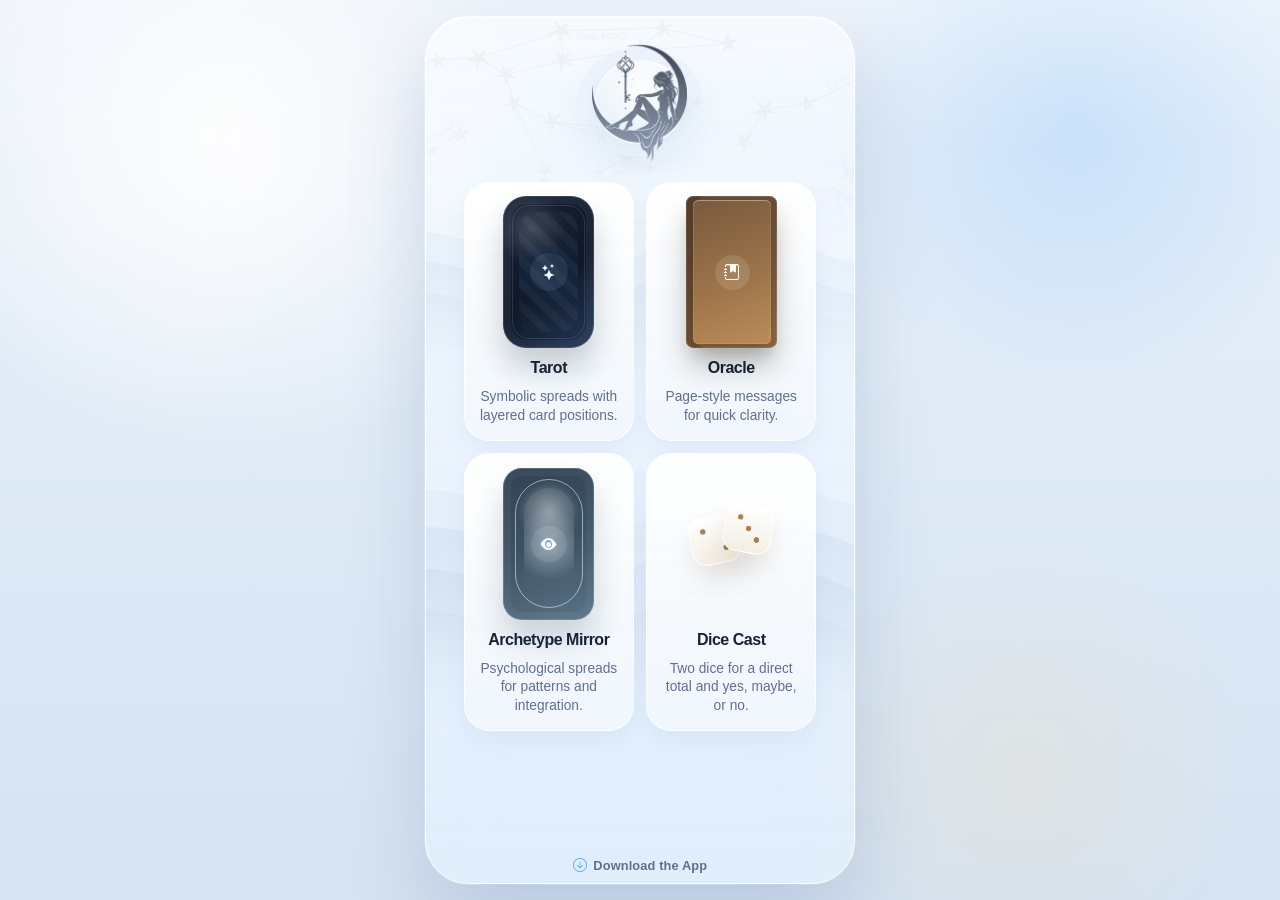
==== commit ba86fefd: "fix: refine question step actions" ====
--- a/index.html
+++ b/index.html
@@ -227,16 +227,16 @@
                         <p id="questionPanelStatus" class="question-gate__status mb-0" hidden></p>
 
                         <div class="question-gate__actions">
+                          <button id="skipQuestionButton" class="btn btn-ios btn-ios--ghost" type="button">
+                            Skip
+                          </button>
                           <button
                             id="askAiButton"
                             class="btn btn-ios btn-ios--secondary"
                             type="button"
                             disabled
                           >
-                            Ask AI
-                          </button>
-                          <button id="skipQuestionButton" class="btn btn-ios btn-ios--ghost" type="button">
-                            Skip
+                            Submit
                           </button>
                         </div>
                       </div>
--- a/styles.css
+++ b/styles.css
@@ -1513,9 +1513,9 @@
 
 .question-gate {
   display: grid;
-  gap: 0.9rem;
-  padding: 0.95rem;
-  border-radius: 1.3rem;
+  gap: 0.7rem;
+  padding: 0.75rem;
+  border-radius: 1.1rem;
   border: 1px solid rgba(10, 132, 255, 0.12);
   background:
     linear-gradient(180deg, rgba(248, 251, 255, 0.96), rgba(238, 246, 253, 0.92));
@@ -1535,7 +1535,7 @@
 
 .question-gate__field {
   display: grid;
-  gap: 0.5rem;
+  gap: 0.35rem;
 }
 
 .question-gate__label {
@@ -1546,15 +1546,15 @@
 
 .question-gate__input {
   width: 100%;
-  min-height: 7rem;
-  resize: vertical;
+  min-height: 4.6rem;
+  resize: none;
   border: 1px solid rgba(22, 34, 54, 0.08);
-  border-radius: 1.15rem;
-  padding: 0.9rem 0.95rem;
+  border-radius: 0.95rem;
+  padding: 0.78rem 0.88rem;
   background: rgba(255, 255, 255, 0.94);
   color: var(--text);
   font: inherit;
-  line-height: 1.55;
+  line-height: 1.45;
   box-shadow: inset 0 1px 0 rgba(255, 255, 255, 0.92);
   transition:
     border-color 180ms ease,
@@ -1580,7 +1580,69 @@
 .question-gate__actions {
   display: grid;
   grid-template-columns: repeat(2, minmax(0, 1fr));
-  gap: 0.7rem;
+  gap: 0.55rem;
+}
+
+.question-gate__actions .btn-ios {
+  min-height: 3rem;
+}
+
+.question-gate__actions .btn-ios--ghost {
+  background: rgba(255, 255, 255, 0.82);
+  border-color: rgba(22, 34, 54, 0.08);
+  color: var(--text-soft);
+  box-shadow: inset 0 1px 0 rgba(255, 255, 255, 0.92);
+}
+
+.question-gate__actions .btn-ios--secondary {
+  background: linear-gradient(180deg, rgba(226, 239, 252, 0.94), rgba(212, 231, 249, 0.92));
+  border-color: rgba(10, 132, 255, 0.1);
+  color: var(--accent-strong);
+  box-shadow:
+    inset 0 1px 0 rgba(255, 255, 255, 0.94),
+    0 10px 18px rgba(10, 132, 255, 0.08);
+}
+
+.question-gate__actions .btn-ios--secondary:disabled {
+  background: linear-gradient(180deg, rgba(241, 246, 251, 0.9), rgba(233, 240, 247, 0.9));
+  border-color: rgba(22, 34, 54, 0.04);
+  color: rgba(111, 129, 151, 0.58);
+  box-shadow: inset 0 1px 0 rgba(255, 255, 255, 0.92);
+  transform: none;
+}
+
+.question-gate__actions .btn-ios--secondary:not(:disabled):hover,
+.question-gate__actions .btn-ios--secondary:not(:disabled):focus {
+  background: linear-gradient(180deg, rgba(222, 237, 252, 0.98), rgba(205, 227, 248, 0.96));
+  border-color: rgba(10, 132, 255, 0.14);
+  box-shadow:
+    inset 0 1px 0 rgba(255, 255, 255, 0.96),
+    0 12px 20px rgba(10, 132, 255, 0.1);
+}
+
+.app-shell[data-mode="archetype"] .question-gate__actions .btn-ios--secondary {
+  background: linear-gradient(180deg, rgba(228, 235, 242, 0.96), rgba(215, 226, 236, 0.94));
+  border-color: rgba(91, 113, 133, 0.12);
+  color: #5b7185;
+  box-shadow:
+    inset 0 1px 0 rgba(255, 255, 255, 0.94),
+    0 10px 18px rgba(91, 113, 133, 0.08);
+}
+
+.app-shell[data-mode="archetype"] .question-gate__actions .btn-ios--secondary:disabled {
+  background: linear-gradient(180deg, rgba(240, 244, 247, 0.92), rgba(231, 237, 242, 0.9));
+  border-color: rgba(91, 113, 133, 0.05);
+  color: rgba(91, 113, 133, 0.5);
+  box-shadow: inset 0 1px 0 rgba(255, 255, 255, 0.92);
+}
+
+.app-shell[data-mode="archetype"] .question-gate__actions .btn-ios--secondary:not(:disabled):hover,
+.app-shell[data-mode="archetype"] .question-gate__actions .btn-ios--secondary:not(:disabled):focus {
+  background: linear-gradient(180deg, rgba(223, 232, 240, 0.98), rgba(208, 221, 233, 0.96));
+  border-color: rgba(91, 113, 133, 0.16);
+  box-shadow:
+    inset 0 1px 0 rgba(255, 255, 255, 0.95),
+    0 12px 20px rgba(91, 113, 133, 0.1);
 }
 
 .question-gate__status {
@@ -1610,6 +1672,22 @@
 
 .question-gate__status.is-error {
   color: #a0523f;
+}
+
+.setup-stage--question .stage-panel {
+  gap: 0.72rem;
+}
+
+.setup-stage--question .stage-title {
+  font-size: clamp(1.58rem, 7vw, 1.85rem);
+  line-height: 1.02;
+}
+
+.setup-stage--question .stage-body,
+.setup-stage--question .stage-footnote,
+.setup-stage--question .question-gate__copy,
+.setup-stage--question .question-gate__label {
+  display: none;
 }
 
 .setup-stage--action .stage-panel {
@@ -2088,6 +2166,90 @@
   --card-height: calc(var(--card-width) * 1.6685);
 }
 
+.reading-board--ai-loading {
+  min-height: clamp(18rem, 48vh, 24rem);
+  align-content: center;
+}
+
+.ai-loading-board {
+  width: min(100%, 18rem);
+  display: grid;
+  justify-items: center;
+  gap: 1rem;
+  padding: 1.4rem 1.2rem;
+  border-radius: 1.7rem;
+  border: 1px solid rgba(255, 255, 255, 0.78);
+  background:
+    linear-gradient(180deg, rgba(255, 255, 255, 0.94), rgba(241, 247, 253, 0.92));
+  box-shadow:
+    inset 0 1px 0 rgba(255, 255, 255, 0.94),
+    var(--shadow-md);
+  text-align: center;
+}
+
+.reading-stage--oracle .ai-loading-board {
+  background:
+    linear-gradient(180deg, rgba(254, 250, 244, 0.96), rgba(248, 240, 232, 0.94));
+}
+
+.reading-stage--archetype .ai-loading-board {
+  background:
+    linear-gradient(180deg, rgba(248, 251, 254, 0.96), rgba(239, 246, 251, 0.92));
+}
+
+.ai-loading-board__pulse {
+  width: 4.4rem;
+  height: 4.4rem;
+  border-radius: 50%;
+  background:
+    radial-gradient(circle at 50% 50%, rgba(10, 132, 255, 0.2), rgba(10, 132, 255, 0.04) 58%, transparent 70%);
+  box-shadow:
+    inset 0 1px 0 rgba(255, 255, 255, 0.9),
+    0 0 0 12px rgba(10, 132, 255, 0.05);
+  position: relative;
+}
+
+.ai-loading-board__pulse::after {
+  content: "";
+  position: absolute;
+  inset: 1.05rem;
+  border-radius: 50%;
+  border: 3px solid rgba(10, 132, 255, 0.18);
+  border-top-color: rgba(10, 132, 255, 0.78);
+  animation: question-gate-spin 840ms linear infinite;
+}
+
+.reading-stage--oracle .ai-loading-board__pulse {
+  background:
+    radial-gradient(circle at 50% 50%, rgba(159, 101, 52, 0.18), rgba(159, 101, 52, 0.04) 58%, transparent 70%);
+  box-shadow:
+    inset 0 1px 0 rgba(255, 255, 255, 0.9),
+    0 0 0 12px rgba(159, 101, 52, 0.05);
+}
+
+.reading-stage--oracle .ai-loading-board__pulse::after {
+  border-color: rgba(159, 101, 52, 0.18);
+  border-top-color: rgba(159, 101, 52, 0.76);
+}
+
+.reading-stage--archetype .ai-loading-board__pulse {
+  background:
+    radial-gradient(circle at 50% 50%, rgba(91, 113, 133, 0.18), rgba(91, 113, 133, 0.04) 58%, transparent 70%);
+  box-shadow:
+    inset 0 1px 0 rgba(255, 255, 255, 0.9),
+    0 0 0 12px rgba(91, 113, 133, 0.05);
+}
+
+.reading-stage--archetype .ai-loading-board__pulse::after {
+  border-color: rgba(91, 113, 133, 0.18);
+  border-top-color: rgba(91, 113, 133, 0.74);
+}
+
+.ai-loading-board__copy {
+  display: grid;
+  gap: 0.38rem;
+}
+
 .reading-board.spread-layout-single {
   --card-width: 168px;
   grid-template-columns: 1fr;
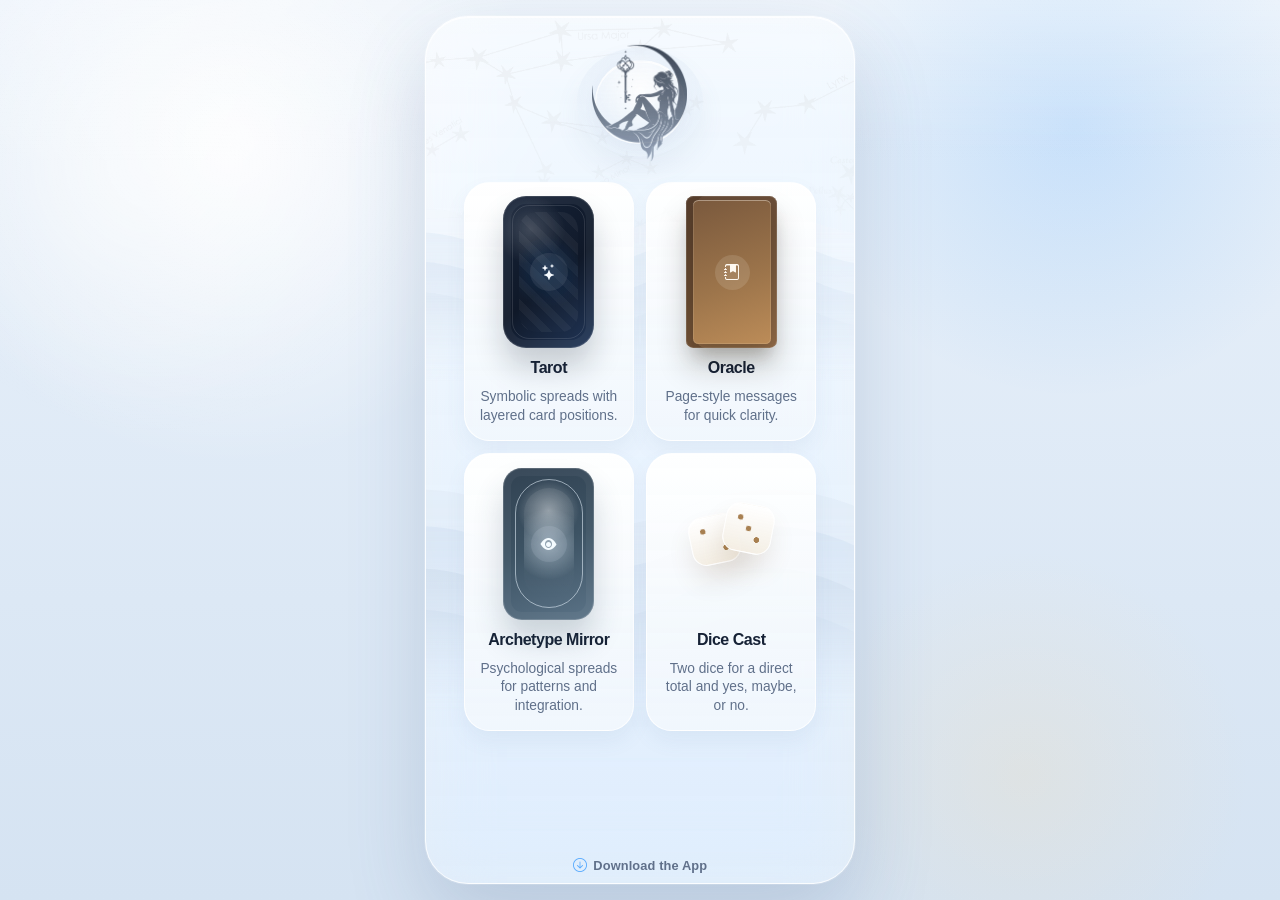
==== commit d5aa2296: "fix: move personalised interpretation to top" ====
--- a/index.html
+++ b/index.html
@@ -292,6 +292,13 @@
                     </button>
 
                     <div class="reading-sheet__inner">
+                      <div id="aiInterpretationPanel" class="ai-interpretation" hidden>
+                        <div class="surface-kicker">Personalised Interpretation</div>
+                        <h2 id="aiInterpretationTitle" class="takeaways-title">Personalised Interpretation</h2>
+                        <p id="aiInterpretationQuestion" class="ai-interpretation__question mb-0"></p>
+                        <div id="aiInterpretationBody" class="ai-interpretation__body"></div>
+                      </div>
+
                       <div class="reading-sheet__header">
                         <div>
                           <div id="readingSurfaceKicker" class="surface-kicker">Interpretation</div>
@@ -314,13 +321,6 @@
                       <div id="cardsAccordion" class="accordion reading-accordion"></div>
 
                       <div id="readingTakeaways" class="takeaways-card"></div>
-
-                      <div id="aiInterpretationPanel" class="ai-interpretation" hidden>
-                        <div class="surface-kicker">AI Interpretation</div>
-                        <h2 id="aiInterpretationTitle" class="takeaways-title">Question Response</h2>
-                        <p id="aiInterpretationQuestion" class="ai-interpretation__question mb-0"></p>
-                        <div id="aiInterpretationBody" class="ai-interpretation__body"></div>
-                      </div>
                     </div>
                   </div>
                 </div>
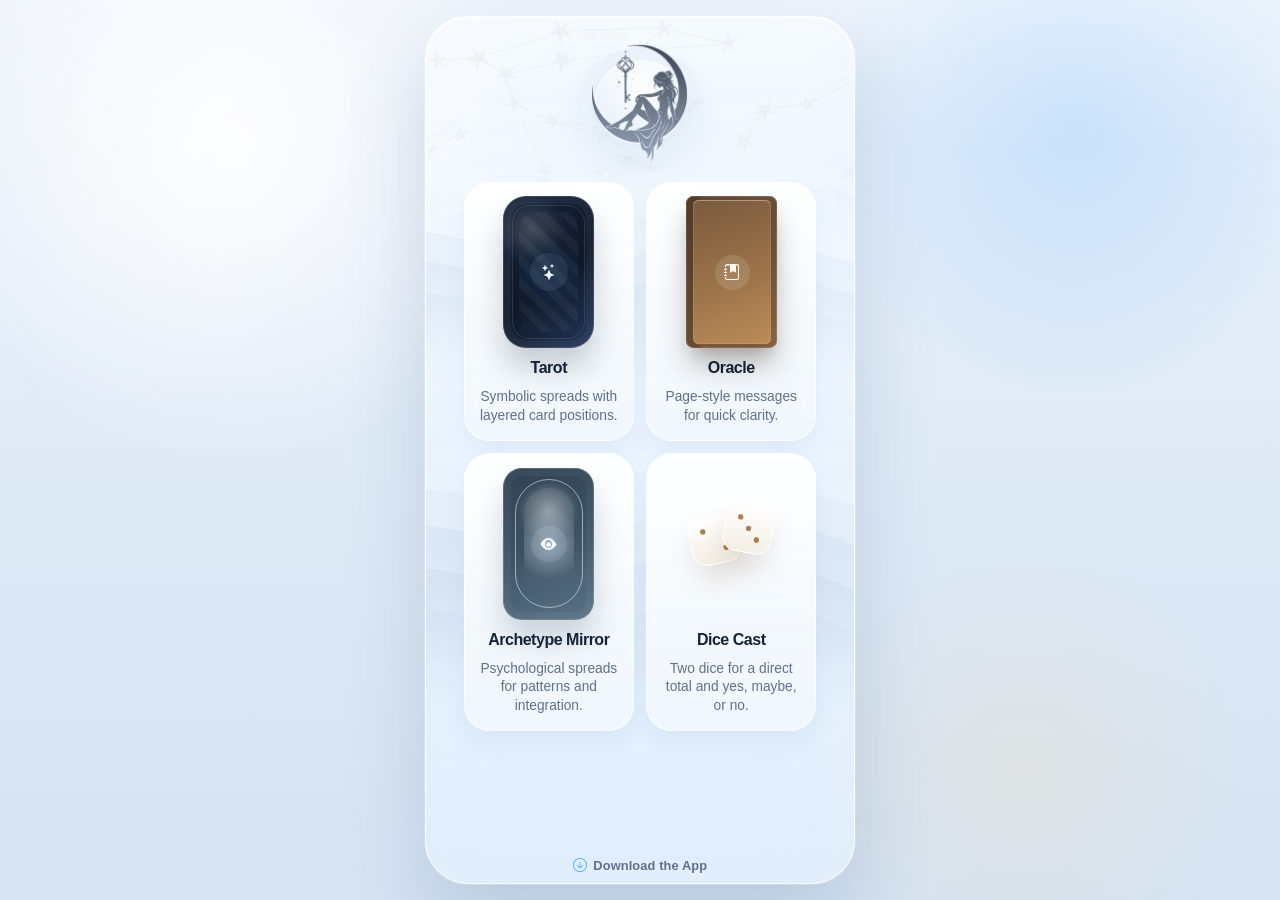
==== commit e778afd0: "feat: add cloudflare worker ai endpoint setup" ====
--- a/index.html
+++ b/index.html
@@ -209,7 +209,7 @@
                           <div id="questionPanelLabel" class="stage-section__label">Optional question</div>
                           <h2 id="questionPanelTitle" class="focus-timer__title">Ask about this reading.</h2>
                           <p id="questionPanelBody" class="focus-timer__body mb-0">
-                            Add a question for an AI interpretation, or skip and open the reading as it stands.
+                            Add a question for a personalised interpretation, or skip and open the reading as it stands.
                           </p>
                         </div>
 
@@ -360,6 +360,7 @@
     <script src="tarot-art.js" defer></script>
     <script src="oracle-phrases.js" defer></script>
     <script src="archetype-mirror-data.js" defer></script>
+    <script src="site-config.js" defer></script>
     <script src="app.js" defer></script>
   </body>
 </html>
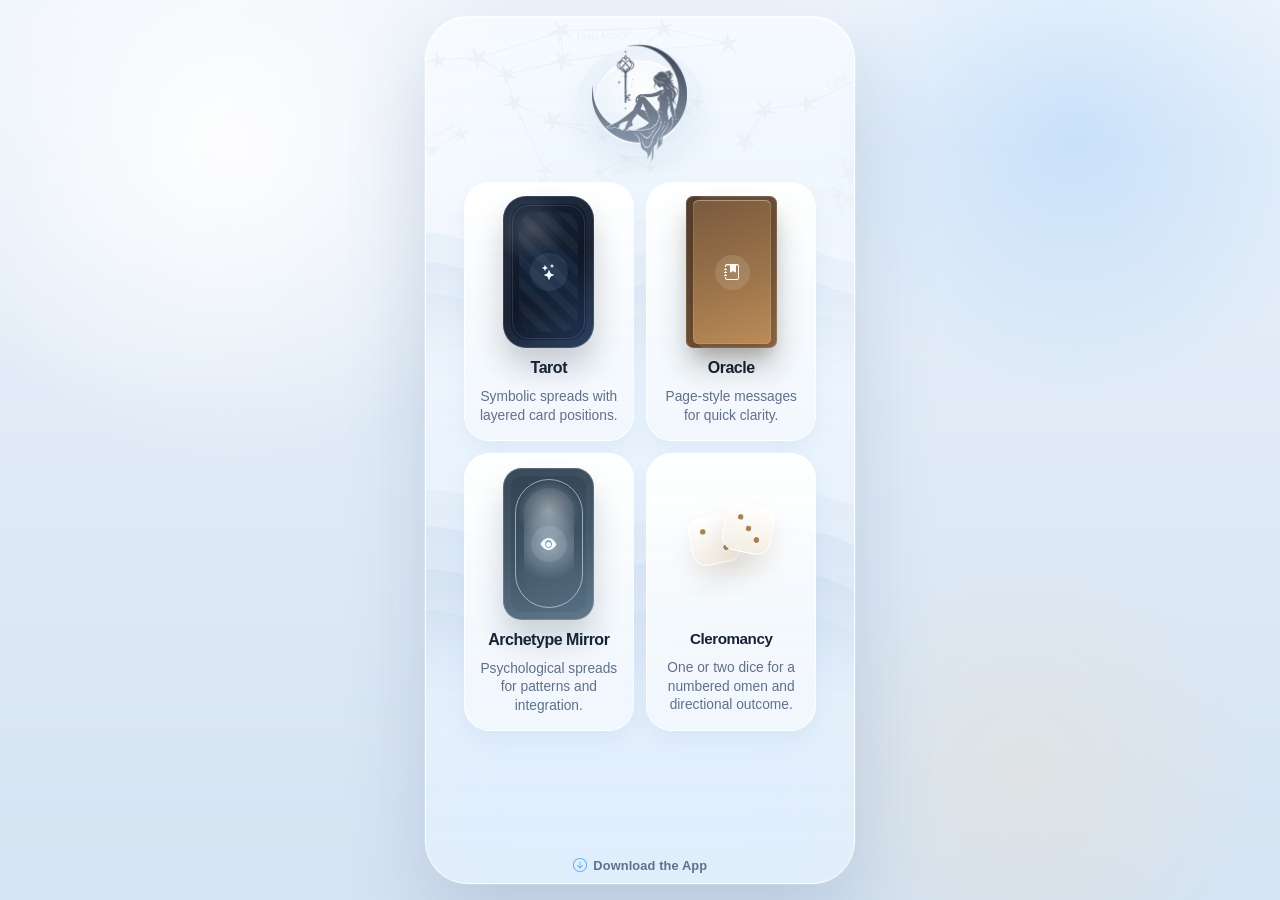
==== commit f313cf02: "feat: expand dice into cleromancy" ====
--- a/index.html
+++ b/index.html
@@ -9,10 +9,10 @@
     <meta name="apple-mobile-web-app-status-bar-style" content="default" />
     <meta name="apple-mobile-web-app-title" content="Divine Chamber" />
     <meta name="mobile-web-app-capable" content="yes" />
-    <title>Divine Chamber | Tarot, Oracle, Archetype Mirror, and Dice</title>
+    <title>Divine Chamber | Tarot, Oracle, Archetype Mirror, and Cleromancy</title>
     <meta
       name="description"
-      content="Choose tarot, oracle, archetype mirror, or dice, then reveal a guided experience inside a simple app-style interface."
+      content="Choose tarot, oracle, archetype mirror, or cleromancy, then reveal a guided experience inside a simple app-style interface."
     />
     <link
       href="https://cdn.jsdelivr.net/npm/bootstrap@5.3.3/dist/css/bootstrap.min.css"
@@ -76,7 +76,7 @@
                     aria-pressed="false"
                   >
                     <i class="bi bi-dice-5"></i>
-                    <span>Dice</span>
+                    <span>Cleromancy</span>
                   </button>
                 </div>
               </div>
@@ -133,14 +133,14 @@
                         type="button"
                         class="mode-choice"
                         data-select-mode="dice"
-                        aria-label="Choose Dice Cast mode"
+                        aria-label="Choose Cleromancy mode"
                       >
                         <span class="mode-choice__artifact mode-choice__artifact--dice" aria-hidden="true">
                           <span class="mode-choice__die mode-choice__die--one"></span>
                           <span class="mode-choice__die mode-choice__die--two"></span>
                         </span>
-                        <span class="mode-choice__title">Dice Cast</span>
-                        <span class="mode-choice__text">Two dice for a direct total and yes, maybe, or no.</span>
+                        <span class="mode-choice__title">Cleromancy</span>
+                        <span class="mode-choice__text">One or two dice for a numbered omen and directional outcome.</span>
                       </button>
                     </div>
 
--- a/styles.css
+++ b/styles.css
@@ -335,6 +335,12 @@
 
 .app-shell[data-mode="dice"] .mode-switch__option.is-active {
   color: #8e6339;
+}
+
+.mode-switch__option[data-app-mode="dice"] {
+  font-size: 0.74rem;
+  letter-spacing: -0.01em;
+  gap: 0.28rem;
 }
 
 .brand-mark {
@@ -973,6 +979,10 @@
   max-width: 9rem;
 }
 
+.mode-choice[data-select-mode="dice"] .mode-choice__title {
+  font-size: 0.95rem;
+}
+
 .app-shell[data-mode="dice"] .btn-ios--secondary,
 .reading-stage--dice .btn-ios--secondary {
   background: rgba(142, 99, 57, 0.12);
@@ -1011,6 +1021,10 @@
   position: relative;
   width: min(100%, 17.4rem);
   height: 11rem;
+}
+
+.dice-cast__stage--single {
+  width: min(100%, 15rem);
 }
 
 .dice-cast__die {
@@ -1029,6 +1043,10 @@
   animation-delay: 0.08s;
 }
 
+.dice-cast__die--single {
+  animation-delay: 0s;
+}
+
 .dice-cast__face {
   position: relative;
   width: 100%;
@@ -1067,36 +1085,56 @@
   width: min(100%, 17.2rem);
   display: grid;
   justify-items: center;
-  grid-template-rows: auto auto auto 1fr auto;
-  gap: 0.46rem;
-  min-height: 13.8rem;
+  grid-template-rows: auto auto auto auto 1fr;
+  gap: 0.34rem;
+  min-height: 14.2rem;
   padding: 0.08rem 1rem 0;
   animation: dice-result-appear 0.62s ease 0.96s both;
 }
 
 .dice-cast__answer {
-  min-width: 8.6rem;
-  padding: 0.72rem 1.35rem;
+  min-width: min(100%, 13.5rem);
+  padding: 0.72rem 1.2rem;
   border-radius: 999px;
   text-align: center;
-  font-size: 1.24rem;
+  font-size: 1.04rem;
   font-weight: 800;
-  letter-spacing: 0.18em;
+  letter-spacing: 0.08em;
   text-transform: uppercase;
   box-shadow: 0 12px 24px rgba(103, 115, 136, 0.12);
 }
 
-.dice-cast__result--no .dice-cast__answer {
+.dice-cast__answer-detail {
+  margin: 0;
+  text-align: center;
+  font-size: 0.92rem;
+  line-height: 1.35;
+  color: var(--text-soft);
+  max-width: 13.8rem;
+}
+
+.dice-cast__result--danger .dice-cast__answer {
   background: rgba(122, 90, 108, 0.12);
   color: #7a5a6c;
 }
 
-.dice-cast__result--maybe .dice-cast__answer {
+.dice-cast__result--resistance .dice-cast__answer {
+  background: rgba(149, 106, 88, 0.13);
+  color: #8e6654;
+}
+
+.dice-cast__result--uncertain .dice-cast__answer,
+.dice-cast__result--neutral .dice-cast__answer {
   background: rgba(142, 99, 57, 0.12);
   color: #8e6339;
 }
 
-.dice-cast__result--yes .dice-cast__answer {
+.dice-cast__result--progress .dice-cast__answer {
+  background: rgba(111, 134, 120, 0.12);
+  color: #5d7866;
+}
+
+.dice-cast__result--success .dice-cast__answer {
   background: rgba(84, 122, 106, 0.12);
   color: #547a6a;
 }
@@ -1128,8 +1166,10 @@
   margin: 0;
   text-align: center;
   max-width: 15.2rem;
-  font-size: 0.93rem;
-  line-height: 1.45;
+  font-size: 0.74rem;
+  line-height: 1.2;
+  letter-spacing: 0.16em;
+  text-transform: uppercase;
   color: var(--text-soft);
 }
 
@@ -2149,7 +2189,8 @@
 
 .reading-stage--oracle .reading-stage__board {
   display: block;
-  min-height: 100%;
+  min-height: 0;
+  height: 100%;
   padding:
     clamp(7.9rem, 22vh, 8.8rem)
     clamp(0.75rem, 3vw, 1.1rem)
@@ -2176,6 +2217,7 @@
   display: grid;
   justify-items: center;
   gap: 1rem;
+  margin-inline: auto;
   padding: 1.4rem 1.2rem;
   border-radius: 1.7rem;
   border: 1px solid rgba(255, 255, 255, 0.78);
@@ -2190,6 +2232,27 @@
 .reading-stage--oracle .ai-loading-board {
   background:
     linear-gradient(180deg, rgba(254, 250, 244, 0.96), rgba(248, 240, 232, 0.94));
+}
+
+.reading-stage--oracle.reading-stage--ai-loading .reading-stage__board {
+  display: flex;
+  align-items: center;
+  justify-content: center;
+  min-height: 100%;
+  padding:
+    clamp(3.7rem, 10.5vh, 4.7rem)
+    clamp(0.75rem, 3vw, 1.1rem)
+    clamp(2.4rem, 8vh, 3.1rem);
+}
+
+.reading-stage--oracle .reading-board--ai-loading {
+  display: grid;
+  width: 100%;
+  height: auto;
+  min-height: clamp(18rem, 48vh, 24rem);
+  margin: 0;
+  perspective: none;
+  transform: translateY(-1.9rem);
 }
 
 .reading-stage--archetype .ai-loading-board {
@@ -2247,7 +2310,43 @@
 
 .ai-loading-board__copy {
   display: grid;
-  gap: 0.38rem;
+  gap: 0.48rem;
+}
+
+.ai-loading-board__progress {
+  width: min(100%, 13.8rem);
+  height: 0.38rem;
+  margin-top: 0.2rem;
+  border-radius: 999px;
+  overflow: hidden;
+  background: rgba(143, 159, 181, 0.15);
+  box-shadow: inset 0 1px 0 rgba(255, 255, 255, 0.72);
+}
+
+.ai-loading-board__progress-fill {
+  display: block;
+  width: 100%;
+  height: 100%;
+  transform-origin: left center;
+  transform: scaleX(0);
+  background: linear-gradient(90deg, rgba(10, 132, 255, 0.2), rgba(10, 132, 255, 0.62));
+  border-radius: inherit;
+  animation: ai-loading-progress 180s linear forwards;
+  animation-delay: calc(var(--ai-loading-elapsed, 0) * -1s);
+}
+
+.reading-stage--oracle .ai-loading-board__progress-fill {
+  background: linear-gradient(90deg, rgba(159, 101, 52, 0.18), rgba(193, 137, 87, 0.58));
+}
+
+.reading-stage--archetype .ai-loading-board__progress-fill {
+  background: linear-gradient(90deg, rgba(91, 113, 133, 0.18), rgba(91, 113, 133, 0.58));
+}
+
+.ai-loading-board__note {
+  color: var(--text-muted);
+  font-size: 0.84rem;
+  line-height: 1.45;
 }
 
 .reading-board.spread-layout-single {
@@ -3260,6 +3359,16 @@
   }
 }
 
+@keyframes ai-loading-progress {
+  0% {
+    transform: scaleX(0);
+  }
+
+  100% {
+    transform: scaleX(1);
+  }
+}
+
 @media (prefers-reduced-motion: reduce) {
   .app-frame::after,
   .app-ambient-waves__band {
@@ -3276,7 +3385,9 @@
   .mode-choice__die,
   .dice-cast__die,
   .dice-cast__result,
-  .question-gate__status.is-loading::before {
+  .question-gate__status.is-loading::before,
+  .ai-loading-board__pulse::after,
+  .ai-loading-board__progress-fill {
     animation: none;
   }
 }
@@ -3333,6 +3444,11 @@
     gap: 0.34rem;
   }
 
+  .mode-switch__option[data-app-mode="dice"] {
+    font-size: 0.66rem;
+    gap: 0.24rem;
+  }
+
   .mode-switch__option i {
     display: inline-flex;
   }
@@ -3467,13 +3583,18 @@
   }
 
   .dice-cast__answer {
-    min-width: 7.7rem;
-    padding: 0.64rem 1.1rem;
-    font-size: 1.1rem;
+    min-width: min(100%, 12.4rem);
+    padding: 0.64rem 1.02rem;
+    font-size: 0.92rem;
+  }
+
+  .dice-cast__answer-detail {
+    font-size: 0.84rem;
+    max-width: 12.1rem;
   }
 
   .dice-cast__copy {
-    font-size: 0.9rem;
+    font-size: 0.7rem;
   }
 
   .accordion-detail {
@@ -3504,6 +3625,10 @@
 @media (max-height: 760px) {
   .reading-stage {
     --sheet-peek: 4.75rem;
+  }
+
+  .reading-stage--oracle .reading-board--ai-loading {
+    transform: translateY(-1.2rem);
   }
 
   .reading-stage--oracle .reading-stage__board {
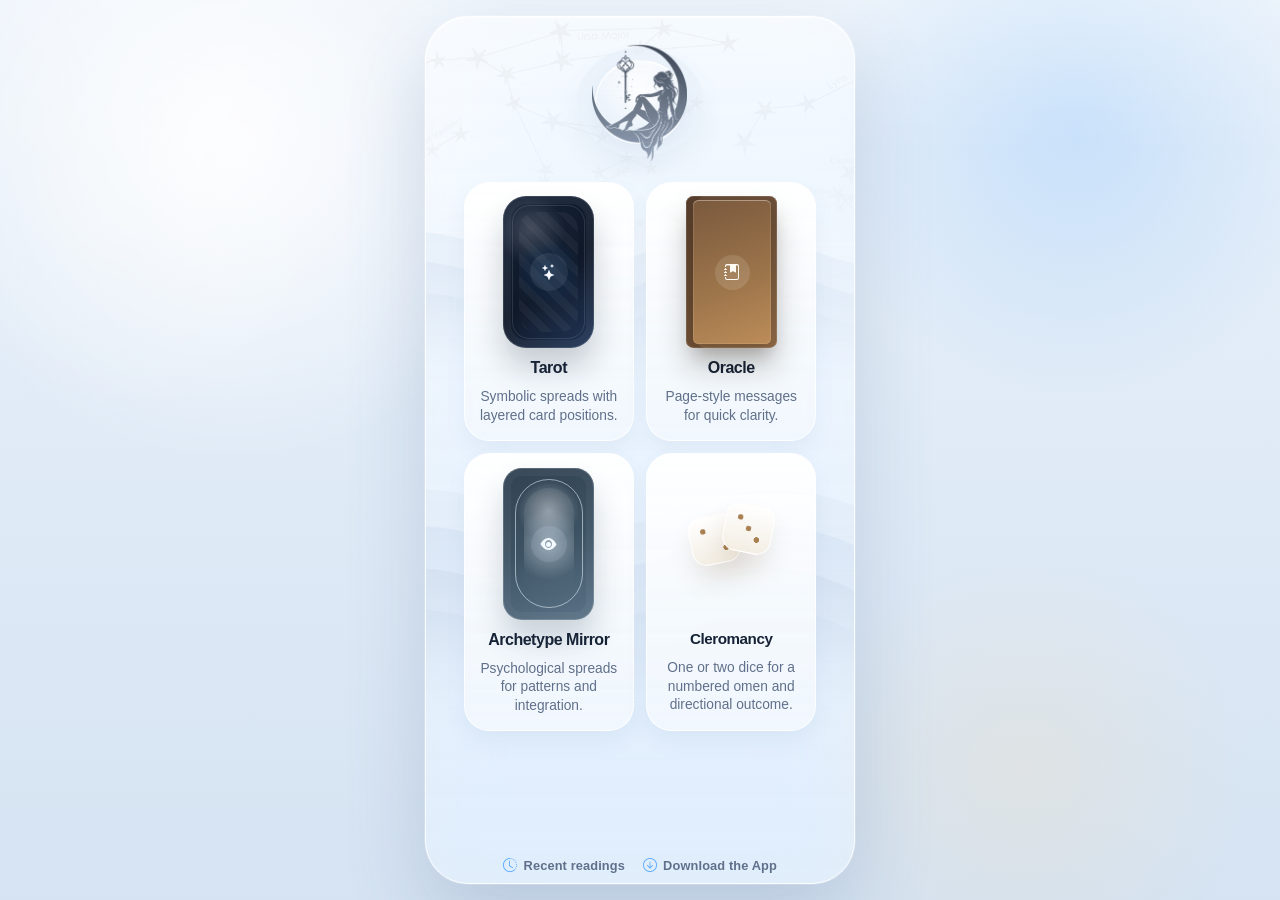
==== commit d64089ca: "feat: add reading continuity and sharing polish" ====
--- a/index.html
+++ b/index.html
@@ -76,7 +76,7 @@
                     aria-pressed="false"
                   >
                     <i class="bi bi-dice-5"></i>
-                    <span>Cleromancy</span>
+                    <span>Dice</span>
                   </button>
                 </div>
               </div>
@@ -152,10 +152,16 @@
                         <span class="mystery-card__prompt">Tap to begin</span>
                       </span>
                     </div>
-                    <button id="installAppButton" class="install-app-cta" type="button" hidden>
-                      <i class="bi bi-arrow-down-circle" aria-hidden="true"></i>
-                      <span>Download the App</span>
-                    </button>
+                    <div class="home-utility-actions" aria-label="App utilities">
+                      <button id="historyButton" class="home-utility-link" type="button">
+                        <i class="bi bi-clock-history" aria-hidden="true"></i>
+                        <span>Recent readings</span>
+                      </button>
+                      <button id="installAppButton" class="install-app-cta home-utility-link" type="button" hidden>
+                        <i class="bi bi-arrow-down-circle" aria-hidden="true"></i>
+                        <span>Download the App</span>
+                      </button>
+                    </div>
                   </div>
 
                   <div class="stage-panel">
@@ -223,6 +229,10 @@
                             placeholder="What should I understand about this reading?"
                           ></textarea>
                         </label>
+
+                        <p class="question-gate__privacy mb-0">
+                          Submit sends your question for a personalised reading. Skip keeps it local.
+                        </p>
 
                         <p id="questionPanelStatus" class="question-gate__status mb-0" hidden></p>
 
@@ -317,6 +327,21 @@
                           New ritual
                         </button>
                       </div>
+                      <div class="reading-sheet__utility-actions" aria-label="Reading actions">
+                        <button id="saveReadingButton" class="reading-utility-action" type="button">
+                          <i class="bi bi-bookmark" aria-hidden="true"></i>
+                          Save
+                        </button>
+                        <button id="copyReadingButton" class="reading-utility-action" type="button">
+                          <i class="bi bi-copy" aria-hidden="true"></i>
+                          Copy
+                        </button>
+                        <button id="shareReadingButton" class="reading-utility-action" type="button">
+                          <i class="bi bi-share" aria-hidden="true"></i>
+                          Share
+                        </button>
+                      </div>
+                      <p id="readingActionStatus" class="reading-action-status mb-0" role="status" hidden></p>
 
                       <div id="cardsAccordion" class="accordion reading-accordion"></div>
 
@@ -355,6 +380,35 @@
       </div>
     </div>
 
+    <div
+      class="modal fade history-modal"
+      id="historyModal"
+      tabindex="-1"
+      aria-labelledby="historyModalTitle"
+      aria-hidden="true"
+    >
+      <div class="modal-dialog modal-dialog-centered">
+        <div class="modal-content install-modal__content history-modal__content">
+          <div class="modal-body install-modal__body history-modal__body">
+            <div class="install-modal__kicker">Recent readings</div>
+            <h2 id="historyModalTitle" class="install-modal__title">Saved locally</h2>
+            <p class="install-modal__text mb-0">
+              Saved readings stay on this device and can be cleared anytime.
+            </p>
+            <div id="historyList" class="history-list" aria-live="polite"></div>
+            <div class="install-modal__actions history-modal__actions">
+              <button id="clearHistoryButton" type="button" class="btn btn-ios btn-ios--ghost">
+                Clear
+              </button>
+              <button type="button" class="btn btn-ios btn-ios--secondary" data-bs-dismiss="modal">
+                Close
+              </button>
+            </div>
+          </div>
+        </div>
+      </div>
+    </div>
+
     <script src="https://cdn.jsdelivr.net/npm/bootstrap@5.3.3/dist/js/bootstrap.bundle.min.js"></script>
     <script src="vendor/browser-sibyl.js" defer></script>
     <script src="tarot-art.js" defer></script>
--- a/styles.css
+++ b/styles.css
@@ -26,8 +26,17 @@
   box-sizing: border-box;
 }
 
+[hidden] {
+  display: none !important;
+}
+
 html {
   color-scheme: light;
+}
+
+:focus-visible {
+  outline: 3px solid rgba(10, 132, 255, 0.34);
+  outline-offset: 3px;
 }
 
 body {
@@ -485,12 +494,20 @@
   opacity: 0.96;
 }
 
-.install-app-cta {
+.home-utility-actions {
   position: absolute;
   left: 50%;
   bottom: 5px;
   z-index: 2;
   transform: translateX(-50%);
+  display: inline-flex;
+  align-items: center;
+  justify-content: center;
+  gap: 0.9rem;
+  white-space: nowrap;
+}
+
+.home-utility-link {
   appearance: none;
   display: inline-flex;
   align-items: center;
@@ -506,26 +523,21 @@
   font-size: 0.8rem;
   font-weight: 680;
   letter-spacing: 0.01em;
-  white-space: nowrap;
   transition:
     color 180ms ease,
     transform 180ms ease,
     opacity 180ms ease;
 }
 
-.app-main.is-mode-select .install-app-cta {
-  bottom: 5px;
-}
-
-.install-app-cta i {
+.home-utility-link i {
   font-size: 0.88rem;
   color: rgba(10, 132, 255, 0.64);
 }
 
-.install-app-cta:hover,
-.install-app-cta:focus {
+.home-utility-link:hover,
+.home-utility-link:focus {
   color: var(--accent-strong);
-  transform: translateX(-50%) translateY(-1px);
+  transform: translateY(-1px);
   opacity: 1;
 }
 
@@ -595,6 +607,87 @@
 
 .install-modal__actions .btn-ios {
   min-width: 7.4rem;
+}
+
+.history-modal__body {
+  gap: 1rem;
+}
+
+.history-list {
+  display: grid;
+  gap: 0.65rem;
+  max-height: min(46vh, 22rem);
+  overflow: auto;
+  padding-right: 0.1rem;
+}
+
+.history-empty,
+.history-item {
+  border: 1px solid rgba(135, 153, 178, 0.16);
+  border-radius: 1.1rem;
+  background: rgba(248, 251, 255, 0.78);
+}
+
+.history-empty {
+  display: grid;
+  justify-items: center;
+  gap: 0.55rem;
+  padding: 1rem;
+  text-align: center;
+  color: var(--text-soft);
+}
+
+.history-empty i {
+  color: rgba(10, 132, 255, 0.58);
+}
+
+.history-item {
+  display: grid;
+  grid-template-columns: 1fr auto;
+  gap: 0.75rem;
+  align-items: center;
+  padding: 0.82rem;
+}
+
+.history-item__meta {
+  margin-bottom: 0.25rem;
+  color: var(--text-muted);
+  font-size: 0.68rem;
+  font-weight: 750;
+  letter-spacing: 0.08em;
+  text-transform: uppercase;
+}
+
+.history-item__title {
+  margin: 0 0 0.28rem;
+  color: var(--text);
+  font-size: 0.98rem;
+  font-weight: 740;
+  letter-spacing: -0.03em;
+}
+
+.history-item__preview {
+  color: var(--text-soft);
+  font-size: 0.82rem;
+  line-height: 1.45;
+  display: -webkit-box;
+  -webkit-box-orient: vertical;
+  -webkit-line-clamp: 2;
+  overflow: hidden;
+}
+
+.history-item__copy {
+  width: 2.2rem;
+  height: 2.2rem;
+  border: 1px solid rgba(10, 132, 255, 0.1);
+  border-radius: 999px;
+  background: rgba(255, 255, 255, 0.82);
+  color: var(--accent-strong);
+}
+
+.history-item__copy.is-confirmed {
+  color: #557b6d;
+  background: rgba(219, 240, 232, 0.92);
 }
 
 .mode-choice {
@@ -1085,9 +1178,9 @@
   width: min(100%, 17.2rem);
   display: grid;
   justify-items: center;
-  grid-template-rows: auto auto auto auto 1fr;
+  grid-template-rows: auto auto auto auto auto auto;
   gap: 0.34rem;
-  min-height: 14.2rem;
+  min-height: 15.1rem;
   padding: 0.08rem 1rem 0;
   animation: dice-result-appear 0.62s ease 0.96s both;
 }
@@ -1174,7 +1267,11 @@
 }
 
 .reading-stage--dice .dice-cast__result .btn-ios--secondary {
-  align-self: end;
+  margin-top: 0.16rem;
+}
+
+.dice-cast__utility-actions {
+  margin-top: 0.05rem;
 }
 
 .reading-stage--dice .reading-stage__top-actions {
@@ -1582,6 +1679,13 @@
   font-size: 0.8rem;
   font-weight: 700;
   color: var(--text-soft);
+}
+
+.question-gate__privacy {
+  color: var(--text-muted);
+  font-size: 0.76rem;
+  line-height: 1.35;
+  text-align: center;
 }
 
 .question-gate__input {
@@ -2846,6 +2950,62 @@
   gap: 0.7rem;
 }
 
+.reading-sheet__utility-actions,
+.dice-cast__utility-actions {
+  display: flex;
+  justify-content: center;
+  gap: 0.45rem;
+  flex-wrap: wrap;
+}
+
+.reading-utility-action {
+  appearance: none;
+  display: inline-flex;
+  align-items: center;
+  gap: 0.32rem;
+  border: 1px solid rgba(135, 153, 178, 0.16);
+  border-radius: 999px;
+  padding: 0.42rem 0.7rem;
+  background: rgba(255, 255, 255, 0.66);
+  color: var(--text-soft);
+  font: inherit;
+  font-size: 0.78rem;
+  font-weight: 720;
+  transition:
+    transform 180ms ease,
+    background 180ms ease,
+    color 180ms ease,
+    border-color 180ms ease;
+}
+
+.reading-utility-action:hover,
+.reading-utility-action:focus {
+  transform: translateY(-1px);
+  background: rgba(255, 255, 255, 0.9);
+  border-color: rgba(10, 132, 255, 0.16);
+  color: var(--accent-strong);
+}
+
+.reading-utility-action:disabled {
+  cursor: not-allowed;
+  opacity: 0.48;
+  transform: none;
+}
+
+.reading-action-status {
+  color: var(--text-soft);
+  font-size: 0.82rem;
+  text-align: center;
+}
+
+.reading-action-status.is-success {
+  color: #557b6d;
+}
+
+.reading-action-status.is-error {
+  color: #9b6156;
+}
+
 .btn-ios {
   border-radius: 1.15rem;
   padding: 0.8rem 0.95rem;
@@ -3445,8 +3605,16 @@
   }
 
   .mode-switch__option[data-app-mode="dice"] {
-    font-size: 0.66rem;
+    font-size: 0.8rem;
     gap: 0.24rem;
+  }
+
+  .home-utility-actions {
+    gap: 0.62rem;
+  }
+
+  .home-utility-link {
+    font-size: 0.73rem;
   }
 
   .mode-switch__option i {
